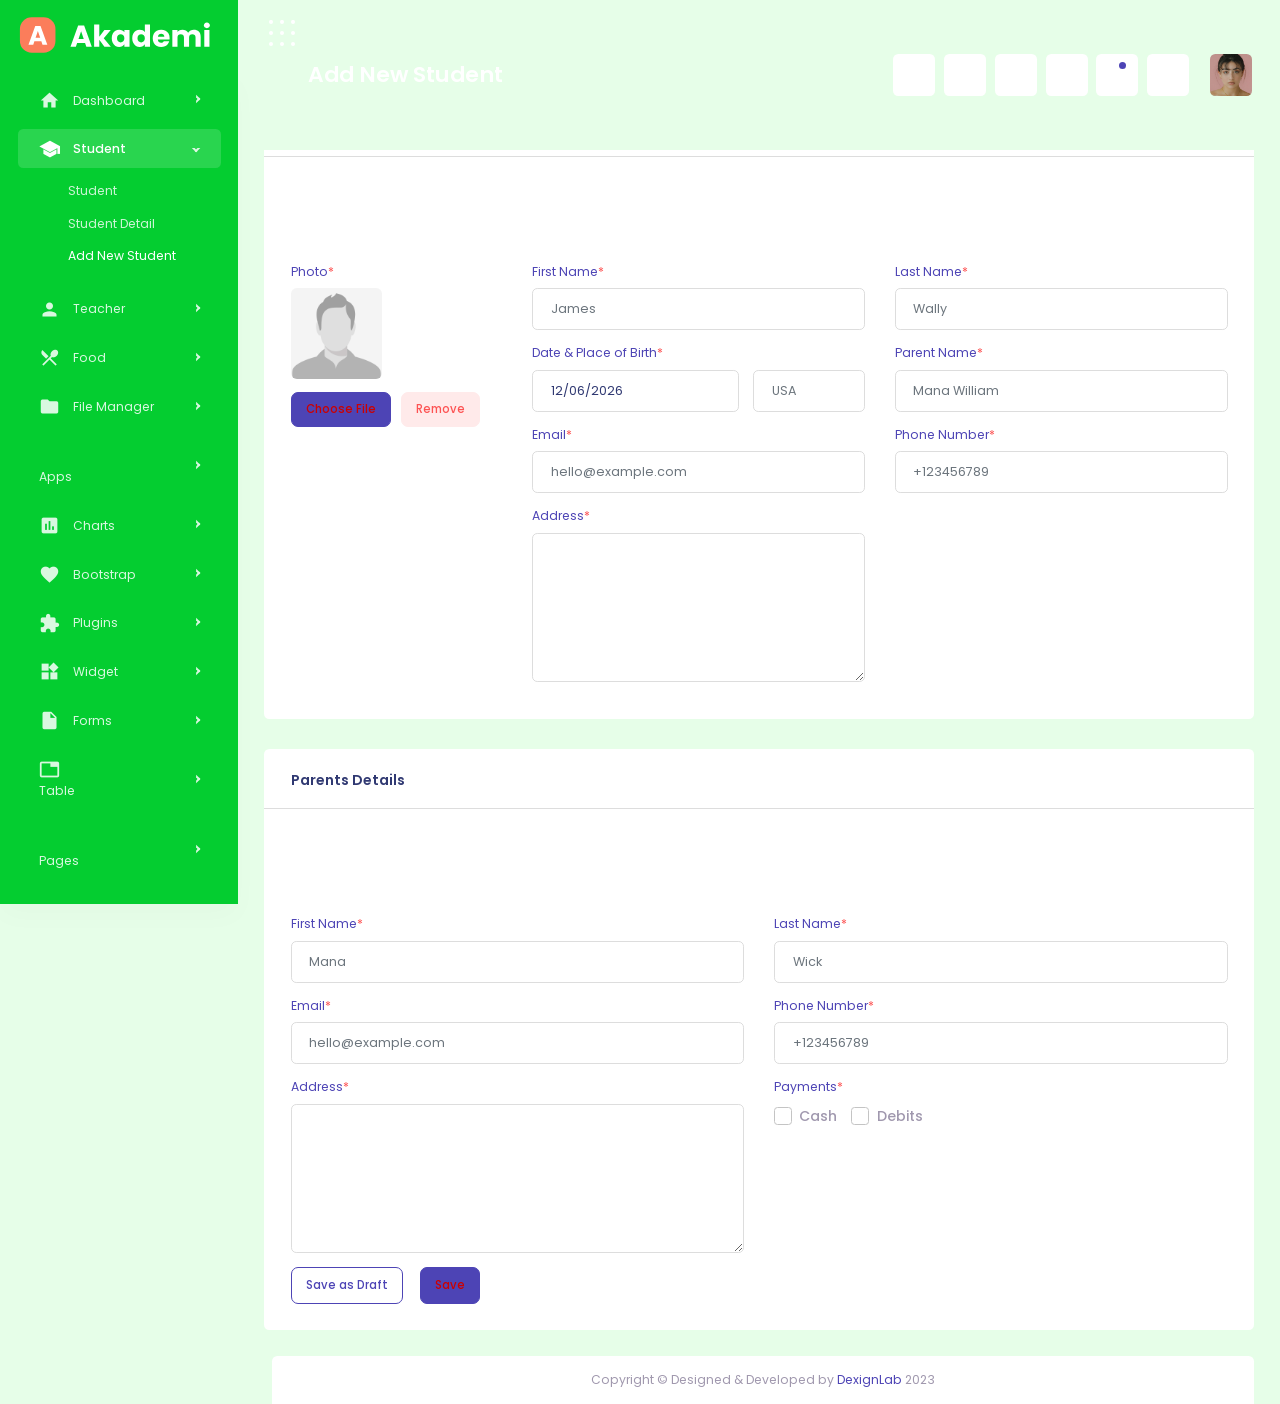
==== pearl valley Admin/add-student.html @ c1c85d86 "rearranged the files" ====
<!DOCTYPE html>
<html lang="en">

<head>

    <meta charset="utf-8">
    <meta http-equiv="X-UA-Compatible" content="IE=edge">
    <meta name="author" content="DexignLab">
    <meta name="robots" content="">
    <meta name="keywords" content="school, school admin, education, academy, admin dashboard, college, college management, education management, institute, school management, school management system, student management, teacher management, university, university management">
    <meta name="description" content="Discover Akademi - the ultimate admin dashboard and Bootstrap 5 template. Specially designed for professionals, and for business. Akademi provides advanced features and an easy-to-use interface for creating a top-quality website with School and Education Dashboard">
    <meta property="og:title" content="Akademi : School and Education Management Admin Dashboard Template">
    <meta property="og:description" content="Akademi - the ultimate admin dashboard and Bootstrap 5 template. Specially designed for professionals, and for business. Akademi provides advanced features and an easy-to-use interface for creating a top-quality website with School and Education Dashboard">
    <meta property="og:image" content="https://akademi.dexignlab.com/xhtml/social-image.png">
    <meta name="format-detection" content="telephone=no">

    <!-- Mobile Specific -->
    <meta name="viewport" content="width=device-width, initial-scale=1">

    <!-- Page Title Here -->
    <title>Akademi : School and Education Management Admin Dashboard Template</title>

    <!-- FAVICONS ICON -->
    <link rel="shortcut icon" type="image/png" href="images/favicon.png">
    <link href="vendor/wow-master/css/libs/animate.css" rel="stylesheet">
    <link href="vendor/bootstrap-select/dist/css/bootstrap-select.min.css" rel="stylesheet">
    <link rel="stylesheet" href="./vendor/jquery-nice-select/css/nice-select.css">

    <link href="vendor/bootstrap-datepicker-master/css/bootstrap-datepicker.min.css" rel="stylesheet">


    <link href="./vendor/datatables/css/jquery.dataTables.min.css" rel="stylesheet">
    <!--swiper-slider-->

    <!-- Style css -->
    <link href="https://fonts.googleapis.com/css2?family=Material+Icons" rel="stylesheet">
    <link href="css/style.css" rel="stylesheet">

</head>

<body>

    <!--*******************
        Preloader start
    ********************-->

    <div id="preloader">
        <div class="loader">
            <div class="dots">
                <div class="dot mainDot"></div>
                <div class="dot"></div>
                <div class="dot"></div>
                <div class="dot"></div>
                <div class="dot"></div>
            </div>

        </div>
    </div>
    <!--*******************
        Preloader end
    ********************-->

    <!--**********************************
        Main wrapper start
    ***********************************-->
    <div id="main-wrapper">

        <!--**********************************
            Nav header start
        ***********************************-->
        <div class="nav-header">
            <a href="index.html" class="brand-logo">
				<svg class="logo-abbr" width="40" height="40" viewBox="0 0 48 54" fill="none" xmlns="http://www.w3.org/2000/svg">
					<rect y="3" width="48" height="48" rx="16" fill="#FB7D5B"/>
					<path d="M28.964 35.536H19.532L18.02 40H11.576L20.72 14.728H27.848L36.992 40H30.476L28.964 35.536ZM27.38 30.784L24.248 21.532L21.152 30.784H27.38Z" fill="white"/>
				</svg>
				<div class="brand-title">
					<svg width="140" height="30" viewBox="0 0 167 30" fill="none" xmlns="http://www.w3.org/2000/svg">
						<path d="M17.964 24.536H8.532L7.02 29H0.576L9.72 3.728H16.848L25.992 29H19.476L17.964 24.536ZM16.38 19.784L13.248 10.532L10.152 19.784H16.38ZM41.051 29L34.931 20.576V29H28.775V2.36H34.931V17.084L41.015 8.912H48.611L40.259 18.992L48.683 29H41.051ZM49.8049 18.92C49.8049 16.856 50.1889 15.044 50.9569 13.484C51.7489 11.924 52.8169 10.724 54.1609 9.884C55.5049 9.044 57.0049 8.624 58.6609 8.624C60.0769 8.624 61.3129 8.912 62.3689 9.488C63.4489 10.064 64.2769 10.82 64.8529 11.756V8.912H71.0089V29H64.8529V26.156C64.2529 27.092 63.4129 27.848 62.3329 28.424C61.2769 29 60.0409 29.288 58.6249 29.288C56.9929 29.288 55.5049 28.868 54.1609 28.028C52.8169 27.164 51.7489 25.952 50.9569 24.392C50.1889 22.808 49.8049 20.984 49.8049 18.92ZM64.8529 18.956C64.8529 17.42 64.4209 16.208 63.5569 15.32C62.7169 14.432 61.6849 13.988 60.4609 13.988C59.2369 13.988 58.1929 14.432 57.3289 15.32C56.4889 16.184 56.0689 17.384 56.0689 18.92C56.0689 20.456 56.4889 21.68 57.3289 22.592C58.1929 23.48 59.2369 23.924 60.4609 23.924C61.6849 23.924 62.7169 23.48 63.5569 22.592C64.4209 21.704 64.8529 20.492 64.8529 18.956ZM74.2385 18.92C74.2385 16.856 74.6225 15.044 75.3905 13.484C76.1825 11.924 77.2505 10.724 78.5945 9.884C79.9385 9.044 81.4385 8.624 83.0945 8.624C84.4145 8.624 85.6145 8.9 86.6945 9.452C87.7985 10.004 88.6625 10.748 89.2865 11.684V2.36H95.4425V29H89.2865V26.12C88.7105 27.08 87.8825 27.848 86.8025 28.424C85.7465 29 84.5105 29.288 83.0945 29.288C81.4385 29.288 79.9385 28.868 78.5945 28.028C77.2505 27.164 76.1825 25.952 75.3905 24.392C74.6225 22.808 74.2385 20.984 74.2385 18.92ZM89.2865 18.956C89.2865 17.42 88.8545 16.208 87.9905 15.32C87.1505 14.432 86.1185 13.988 84.8945 13.988C83.6705 13.988 82.6265 14.432 81.7625 15.32C80.9225 16.184 80.5025 17.384 80.5025 18.92C80.5025 20.456 80.9225 21.68 81.7625 22.592C82.6265 23.48 83.6705 23.924 84.8945 23.924C86.1185 23.924 87.1505 23.48 87.9905 22.592C88.8545 21.704 89.2865 20.492 89.2865 18.956ZM118.832 18.632C118.832 19.208 118.796 19.808 118.724 20.432H104.792C104.888 21.68 105.284 22.64 105.98 23.312C106.7 23.96 107.576 24.284 108.608 24.284C110.144 24.284 111.212 23.636 111.812 22.34H118.364C118.028 23.66 117.416 24.848 116.528 25.904C115.664 26.96 114.572 27.788 113.252 28.388C111.932 28.988 110.456 29.288 108.824 29.288C106.856 29.288 105.104 28.868 103.568 28.028C102.032 27.188 100.832 25.988 99.9681 24.428C99.1041 22.868 98.6721 21.044 98.6721 18.956C98.6721 16.868 99.0921 15.044 99.9321 13.484C100.796 11.924 101.996 10.724 103.532 9.884C105.068 9.044 106.832 8.624 108.824 8.624C110.768 8.624 112.496 9.032 114.008 9.848C115.52 10.664 116.696 11.828 117.536 13.34C118.4 14.852 118.832 16.616 118.832 18.632ZM112.532 17.012C112.532 15.956 112.172 15.116 111.452 14.492C110.732 13.868 109.832 13.556 108.752 13.556C107.72 13.556 106.844 13.856 106.124 14.456C105.428 15.056 104.996 15.908 104.828 17.012H112.532ZM147.712 8.696C150.208 8.696 152.188 9.452 153.652 10.964C155.14 12.476 155.884 14.576 155.884 17.264V29H149.764V18.092C149.764 16.796 149.416 15.8 148.72 15.104C148.048 14.384 147.112 14.024 145.912 14.024C144.712 14.024 143.764 14.384 143.068 15.104C142.396 15.8 142.06 16.796 142.06 18.092V29H135.94V18.092C135.94 16.796 135.592 15.8 134.896 15.104C134.224 14.384 133.288 14.024 132.088 14.024C130.888 14.024 129.94 14.384 129.244 15.104C128.572 15.8 128.236 16.796 128.236 18.092V29H122.08V8.912H128.236V11.432C128.86 10.592 129.676 9.932 130.684 9.452C131.692 8.948 132.832 8.696 134.104 8.696C135.616 8.696 136.96 9.02 138.136 9.668C139.336 10.316 140.272 11.24 140.944 12.44C141.64 11.336 142.588 10.436 143.788 9.74C144.988 9.044 146.296 8.696 147.712 8.696ZM163.285 6.824C162.205 6.824 161.317 6.512 160.621 5.888C159.949 5.24 159.613 4.448 159.613 3.512C159.613 2.552 159.949 1.76 160.621 1.136C161.317 0.487998 162.205 0.163998 163.285 0.163998C164.341 0.163998 165.205 0.487998 165.877 1.136C166.573 1.76 166.921 2.552 166.921 3.512C166.921 4.448 166.573 5.24 165.877 5.888C165.205 6.512 164.341 6.824 163.285 6.824ZM166.345 8.912V29H160.189V8.912H166.345Z" fill="white"/>
					</svg>
				</div> 
            </a>


            <div class="nav-control">
                <div class="hamburger">
                    <span class="line"></span><span class="line"></span><span class="line"></span>
                    <svg width="26" height="26" viewBox="0 0 26 26" fill="none" xmlns="http://www.w3.org/2000/svg">
						<rect x="22" y="11" width="4" height="4" rx="2" fill="#2A353A"/>
						<rect x="11" width="4" height="4" rx="2" fill="#2A353A"/>
						<rect x="22" width="4" height="4" rx="2" fill="#2A353A"/>
						<rect x="11" y="11" width="4" height="4" rx="2" fill="#2A353A"/>
						<rect x="11" y="22" width="4" height="4" rx="2" fill="#2A353A"/>
						<rect width="4" height="4" rx="2" fill="#2A353A"/>
						<rect y="11" width="4" height="4" rx="2" fill="#2A353A"/>
						<rect x="22" y="22" width="4" height="4" rx="2" fill="#2A353A"/>
						<rect y="22" width="4" height="4" rx="2" fill="#2A353A"/>
					</svg>
                </div>
            </div>
        </div>
        <!--**********************************
            Nav header end
        ***********************************-->

        <!--**********************************
            Chat box start
        ***********************************-->
        <div class="chatbox">
            <div class="chatbox-close"></div>
            <div class="custom-tab-1">
                <ul class="nav nav-tabs">
                    <li class="nav-item">
                        <a class="nav-link" data-bs-toggle="tab" href="#notes">Notes</a>
                    </li>
                    <li class="nav-item">
                        <a class="nav-link" data-bs-toggle="tab" href="#alerts">Alerts</a>
                    </li>
                    <li class="nav-item">
                        <a class="nav-link active" data-bs-toggle="tab" href="#chat">Chat</a>
                    </li>
                </ul>
                <div class="tab-content">
                    <div class="tab-pane fade active show" id="chat" role="tabpanel">
                        <div class="card mb-sm-3 mb-md-0 contacts_card dlab-chat-user-box">
                            <div class="card-header chat-list-header text-center">
                                <a href="javascript:void(0);"><svg xmlns="http://www.w3.org/2000/svg" xmlns:xlink="http://www.w3.org/1999/xlink" width="18px" height="18px" viewBox="0 0 24 24" version="1.1"><g stroke="none" stroke-width="1" fill="none" fill-rule="evenodd"><rect fill="#000000" x="4" y="11" width="16" height="2" rx="1"/><rect fill="#000000" opacity="0.3" transform="translate(12.000000, 12.000000) rotate(-270.000000) translate(-12.000000, -12.000000) " x="4" y="11" width="16" height="2" rx="1"/></g></svg></a>
                                <div>
                                    <h6 class="mb-1">Chat List</h6>
                                    <p class="mb-0">Show All</p>
                                </div>
                                <a href="javascript:void(0);"><svg xmlns="http://www.w3.org/2000/svg" xmlns:xlink="http://www.w3.org/1999/xlink" width="18px" height="18px" viewBox="0 0 24 24" version="1.1"><g stroke="none" stroke-width="1" fill="none" fill-rule="evenodd"><rect x="0" y="0" width="24" height="24"/><circle fill="#000000" cx="5" cy="12" r="2"/><circle fill="#000000" cx="12" cy="12" r="2"/><circle fill="#000000" cx="19" cy="12" r="2"/></g></svg></a>
                            </div>
                            <div class="card-body contacts_body p-0 dlab-scroll  " id="DLAB_W_Contacts_Body">
                                <ul class="contacts">
                                    <li class="name-first-letter">A</li>
                                    <li class="active dlab-chat-user">
                                        <div class="d-flex bd-highlight">
                                            <div class="img_cont">
                                                <img src="images/avatar/1.jpg" class="rounded-circle user_img" alt="">
                                                <span class="online_icon"></span>
                                            </div>
                                            <div class="user_info">
                                                <span>Archie Parker</span>
                                                <p>Kalid is online</p>
                                            </div>
                                        </div>
                                    </li>
                                    <li class="dlab-chat-user">
                                        <div class="d-flex bd-highlight">
                                            <div class="img_cont">
                                                <img src="images/avatar/2.jpg" class="rounded-circle user_img" alt="">
                                                <span class="online_icon offline"></span>
                                            </div>
                                            <div class="user_info">
                                                <span>Alfie Mason</span>
                                                <p>Taherah left 7 mins ago</p>
                                            </div>
                                        </div>
                                    </li>
                                    <li class="dlab-chat-user">
                                        <div class="d-flex bd-highlight">
                                            <div class="img_cont">
                                                <img src="images/avatar/3.jpg" class="rounded-circle user_img" alt="">
                                                <span class="online_icon"></span>
                                            </div>
                                            <div class="user_info">
                                                <span>AharlieKane</span>
                                                <p>Sami is online</p>
                                            </div>
                                        </div>
                                    </li>
                                    <li class="dlab-chat-user">
                                        <div class="d-flex bd-highlight">
                                            <div class="img_cont">
                                                <img src="images/avatar/4.jpg" class="rounded-circle user_img" alt="">
                                                <span class="online_icon offline"></span>
                                            </div>
                                            <div class="user_info">
                                                <span>Athan Jacoby</span>
                                                <p>Nargis left 30 mins ago</p>
                                            </div>
                                        </div>
                                    </li>
                                    <li class="name-first-letter">B</li>
                                    <li class="dlab-chat-user">
                                        <div class="d-flex bd-highlight">
                                            <div class="img_cont">
                                                <img src="images/avatar/5.jpg" class="rounded-circle user_img" alt="">
                                                <span class="online_icon offline"></span>
                                            </div>
                                            <div class="user_info">
                                                <span>Bashid Samim</span>
                                                <p>Rashid left 50 mins ago</p>
                                            </div>
                                        </div>
                                    </li>
                                    <li class="dlab-chat-user">
                                        <div class="d-flex bd-highlight">
                                            <div class="img_cont">
                                                <img src="images/avatar/1.jpg" class="rounded-circle user_img" alt="">
                                                <span class="online_icon"></span>
                                            </div>
                                            <div class="user_info">
                                                <span>Breddie Ronan</span>
                                                <p>Kalid is online</p>
                                            </div>
                                        </div>
                                    </li>
                                    <li class="dlab-chat-user">
                                        <div class="d-flex bd-highlight">
                                            <div class="img_cont">
                                                <img src="images/avatar/2.jpg" class="rounded-circle user_img" alt="">
                                                <span class="online_icon offline"></span>
                                            </div>
                                            <div class="user_info">
                                                <span>Ceorge Carson</span>
                                                <p>Taherah left 7 mins ago</p>
                                            </div>
                                        </div>
                                    </li>
                                    <li class="name-first-letter">D</li>
                                    <li class="dlab-chat-user">
                                        <div class="d-flex bd-highlight">
                                            <div class="img_cont">
                                                <img src="images/avatar/3.jpg" class="rounded-circle user_img" alt="">
                                                <span class="online_icon"></span>
                                            </div>
                                            <div class="user_info">
                                                <span>Darry Parker</span>
                                                <p>Sami is online</p>
                                            </div>
                                        </div>
                                    </li>
                                    <li class="dlab-chat-user">
                                        <div class="d-flex bd-highlight">
                                            <div class="img_cont">
                                                <img src="images/avatar/4.jpg" class="rounded-circle user_img" alt="">
                                                <span class="online_icon offline"></span>
                                            </div>
                                            <div class="user_info">
                                                <span>Denry Hunter</span>
                                                <p>Nargis left 30 mins ago</p>
                                            </div>
                                        </div>
                                    </li>
                                    <li class="name-first-letter">J</li>
                                    <li class="dlab-chat-user">
                                        <div class="d-flex bd-highlight">
                                            <div class="img_cont">
                                                <img src="images/avatar/5.jpg" class="rounded-circle user_img" alt="">
                                                <span class="online_icon offline"></span>
                                            </div>
                                            <div class="user_info">
                                                <span>Jack Ronan</span>
                                                <p>Rashid left 50 mins ago</p>
                                            </div>
                                        </div>
                                    </li>
                                    <li class="dlab-chat-user">
                                        <div class="d-flex bd-highlight">
                                            <div class="img_cont">
                                                <img src="images/avatar/1.jpg" class="rounded-circle user_img" alt="">
                                                <span class="online_icon"></span>
                                            </div>
                                            <div class="user_info">
                                                <span>Jacob Tucker</span>
                                                <p>Kalid is online</p>
                                            </div>
                                        </div>
                                    </li>
                                    <li class="dlab-chat-user">
                                        <div class="d-flex bd-highlight">
                                            <div class="img_cont">
                                                <img src="images/avatar/2.jpg" class="rounded-circle user_img" alt="">
                                                <span class="online_icon offline"></span>
                                            </div>
                                            <div class="user_info">
                                                <span>James Logan</span>
                                                <p>Taherah left 7 mins ago</p>
                                            </div>
                                        </div>
                                    </li>
                                    <li class="dlab-chat-user">
                                        <div class="d-flex bd-highlight">
                                            <div class="img_cont">
                                                <img src="images/avatar/3.jpg" class="rounded-circle user_img" alt="">
                                                <span class="online_icon"></span>
                                            </div>
                                            <div class="user_info">
                                                <span>Joshua Weston</span>
                                                <p>Sami is online</p>
                                            </div>
                                        </div>
                                    </li>
                                    <li class="name-first-letter">O</li>
                                    <li class="dlab-chat-user">
                                        <div class="d-flex bd-highlight">
                                            <div class="img_cont">
                                                <img src="images/avatar/4.jpg" class="rounded-circle user_img" alt="">
                                                <span class="online_icon offline"></span>
                                            </div>
                                            <div class="user_info">
                                                <span>Oliver Acker</span>
                                                <p>Nargis left 30 mins ago</p>
                                            </div>
                                        </div>
                                    </li>
                                    <li class="dlab-chat-user">
                                        <div class="d-flex bd-highlight">
                                            <div class="img_cont">
                                                <img src="images/avatar/5.jpg" class="rounded-circle user_img" alt="">
                                                <span class="online_icon offline"></span>
                                            </div>
                                            <div class="user_info">
                                                <span>Oscar Weston</span>
                                                <p>Rashid left 50 mins ago</p>
                                            </div>
                                        </div>
                                    </li>
                                </ul>
                            </div>
                        </div>
                        <div class="card chat dlab-chat-history-box d-none">
                            <div class="card-header chat-list-header text-center">
                                <a href="javascript:void(0);" class="dlab-chat-history-back">
									<svg xmlns="http://www.w3.org/2000/svg" xmlns:xlink="http://www.w3.org/1999/xlink" width="18px" height="18px" viewBox="0 0 24 24" version="1.1"><g stroke="none" stroke-width="1" fill="none" fill-rule="evenodd"><polygon points="0 0 24 0 24 24 0 24"/><rect fill="#000000" opacity="0.3" transform="translate(15.000000, 12.000000) scale(-1, 1) rotate(-90.000000) translate(-15.000000, -12.000000) " x="14" y="7" width="2" height="10" rx="1"/><path d="M3.7071045,15.7071045 C3.3165802,16.0976288 2.68341522,16.0976288 2.29289093,15.7071045 C1.90236664,15.3165802 1.90236664,14.6834152 2.29289093,14.2928909 L8.29289093,8.29289093 C8.67146987,7.914312 9.28105631,7.90106637 9.67572234,8.26284357 L15.6757223,13.7628436 C16.0828413,14.136036 16.1103443,14.7686034 15.7371519,15.1757223 C15.3639594,15.5828413 14.7313921,15.6103443 14.3242731,15.2371519 L9.03007346,10.3841355 L3.7071045,15.7071045 Z" fill="#000000" fill-rule="nonzero" transform="translate(9.000001, 11.999997) scale(-1, -1) rotate(90.000000) translate(-9.000001, -11.999997) "/></g></svg>
								</a>
                                <div>
                                    <h6 class="mb-1">Chat with Khelesh</h6>
                                    <p class="mb-0 text-success">Online</p>
                                </div>
                                <div class="dropdown">
                                    <a href="javascript:void(0);" data-bs-toggle="dropdown" aria-expanded="false">
										<svg xmlns="http://www.w3.org/2000/svg" xmlns:xlink="http://www.w3.org/1999/xlink" width="18px" height="18px" viewBox="0 0 24 24" version="1.1">
											<g stroke="none" stroke-width="1" fill="none" fill-rule="evenodd">
												<rect x="0" y="0" width="24" height="24"/>
												<circle fill="#000000" cx="5" cy="12" r="2"/>
												<circle fill="#000000" cx="12" cy="12" r="2"/>
												<circle fill="#000000" cx="19" cy="12" r="2"/>
											</g>
										</svg>
									</a>
                                    <ul class="dropdown-menu dropdown-menu-end">
                                        <li class="dropdown-item"><i class="fa fa-user-circle text-primary me-2"></i> View profile</li>
                                        <li class="dropdown-item"><i class="fa fa-users text-primary me-2"></i> Add to btn-close friends</li>
                                        <li class="dropdown-item"><i class="fa fa-plus text-primary me-2"></i> Add to group</li>
                                        <li class="dropdown-item"><i class="fa fa-ban text-primary me-2"></i> Block</li>
                                    </ul>
                                </div>
                            </div>
                            <div class="card-body msg_card_body dlab-scroll" id="DLAB_W_Contacts_Body3">
                                <div class="d-flex justify-content-start mb-4">
                                    <div class="img_cont_msg">
                                        <img src="images/avatar/1.jpg" class="rounded-circle user_img_msg" alt="">
                                    </div>
                                    <div class="msg_cotainer">
                                        Hi, how are you samim?
                                        <span class="msg_time">8:40 AM, Today</span>
                                    </div>
                                </div>
                                <div class="d-flex justify-content-end mb-4">
                                    <div class="msg_cotainer_send">
                                        Hi Khalid i am good tnx how about you?
                                        <span class="msg_time_send">8:55 AM, Today</span>
                                    </div>
                                    <div class="img_cont_msg">
                                        <img src="images/avatar/2.jpg" class="rounded-circle user_img_msg" alt="">
                                    </div>
                                </div>
                                <div class="d-flex justify-content-start mb-4">
                                    <div class="img_cont_msg">
                                        <img src="images/avatar/1.jpg" class="rounded-circle user_img_msg" alt="">
                                    </div>
                                    <div class="msg_cotainer">
                                        I am good too, thank you for your chat template
                                        <span class="msg_time">9:00 AM, Today</span>
                                    </div>
                                </div>
                                <div class="d-flex justify-content-end mb-4">
                                    <div class="msg_cotainer_send">
                                        You are welcome
                                        <span class="msg_time_send">9:05 AM, Today</span>
                                    </div>
                                    <div class="img_cont_msg">
                                        <img src="images/avatar/2.jpg" class="rounded-circle user_img_msg" alt="">
                                    </div>
                                </div>
                                <div class="d-flex justify-content-start mb-4">
                                    <div class="img_cont_msg">
                                        <img src="images/avatar/1.jpg" class="rounded-circle user_img_msg" alt="">
                                    </div>
                                    <div class="msg_cotainer">
                                        I am looking for your next templates
                                        <span class="msg_time">9:07 AM, Today</span>
                                    </div>
                                </div>
                                <div class="d-flex justify-content-end mb-4">
                                    <div class="msg_cotainer_send">
                                        Ok, thank you have a good day
                                        <span class="msg_time_send">9:10 AM, Today</span>
                                    </div>
                                    <div class="img_cont_msg">
                                        <img src="images/avatar/2.jpg" class="rounded-circle user_img_msg" alt="">
                                    </div>
                                </div>
                                <div class="d-flex justify-content-start mb-4">
                                    <div class="img_cont_msg">
                                        <img src="images/avatar/1.jpg" class="rounded-circle user_img_msg" alt="">
                                    </div>
                                    <div class="msg_cotainer">
                                        Bye, see you
                                        <span class="msg_time">9:12 AM, Today</span>
                                    </div>
                                </div>
                                <div class="d-flex justify-content-start mb-4">
                                    <div class="img_cont_msg">
                                        <img src="images/avatar/1.jpg" class="rounded-circle user_img_msg" alt="">
                                    </div>
                                    <div class="msg_cotainer">
                                        Hi, how are you samim?
                                        <span class="msg_time">8:40 AM, Today</span>
                                    </div>
                                </div>
                                <div class="d-flex justify-content-end mb-4">
                                    <div class="msg_cotainer_send">
                                        Hi Khalid i am good tnx how about you?
                                        <span class="msg_time_send">8:55 AM, Today</span>
                                    </div>
                                    <div class="img_cont_msg">
                                        <img src="images/avatar/2.jpg" class="rounded-circle user_img_msg" alt="">
                                    </div>
                                </div>
                                <div class="d-flex justify-content-start mb-4">
                                    <div class="img_cont_msg">
                                        <img src="images/avatar/1.jpg" class="rounded-circle user_img_msg" alt="">
                                    </div>
                                    <div class="msg_cotainer">
                                        I am good too, thank you for your chat template
                                        <span class="msg_time">9:00 AM, Today</span>
                                    </div>
                                </div>
                                <div class="d-flex justify-content-end mb-4">
                                    <div class="msg_cotainer_send">
                                        You are welcome
                                        <span class="msg_time_send">9:05 AM, Today</span>
                                    </div>
                                    <div class="img_cont_msg">
                                        <img src="images/avatar/2.jpg" class="rounded-circle user_img_msg" alt="">
                                    </div>
                                </div>
                                <div class="d-flex justify-content-start mb-4">
                                    <div class="img_cont_msg">
                                        <img src="images/avatar/1.jpg" class="rounded-circle user_img_msg" alt="">
                                    </div>
                                    <div class="msg_cotainer">
                                        I am looking for your next templates
                                        <span class="msg_time">9:07 AM, Today</span>
                                    </div>
                                </div>
                                <div class="d-flex justify-content-end mb-4">
                                    <div class="msg_cotainer_send">
                                        Ok, thank you have a good day
                                        <span class="msg_time_send">9:10 AM, Today</span>
                                    </div>
                                    <div class="img_cont_msg">
                                        <img src="images/avatar/2.jpg" class="rounded-circle user_img_msg" alt="">
                                    </div>
                                </div>
                                <div class="d-flex justify-content-start mb-4">
                                    <div class="img_cont_msg">
                                        <img src="images/avatar/1.jpg" class="rounded-circle user_img_msg" alt="">
                                    </div>
                                    <div class="msg_cotainer">
                                        Bye, see you
                                        <span class="msg_time">9:12 AM, Today</span>
                                    </div>
                                </div>
                            </div>
                            <div class="card-footer type_msg">
                                <div class="input-group">
                                    <textarea class="form-control" placeholder="Type your message..."></textarea>
                                    <div class="input-group-append">
                                        <button type="button" class="btn btn-primary"><i class="fa fa-location-arrow"></i></button>
                                    </div>
                                </div>
                            </div>
                        </div>
                    </div>
                    <div class="tab-pane fade" id="alerts" role="tabpanel">
                        <div class="card mb-sm-3 mb-md-0 contacts_card">
                            <div class="card-header chat-list-header text-center">
                                <a href="javascript:void(0);"><svg xmlns="http://www.w3.org/2000/svg" xmlns:xlink="http://www.w3.org/1999/xlink" width="18px" height="18px" viewBox="0 0 24 24" version="1.1"><g stroke="none" stroke-width="1" fill="none" fill-rule="evenodd"><rect x="0" y="0" width="24" height="24"/><circle fill="#000000" cx="5" cy="12" r="2"/><circle fill="#000000" cx="12" cy="12" r="2"/><circle fill="#000000" cx="19" cy="12" r="2"/></g></svg></a>
                                <div>
                                    <h6 class="mb-1">Notications</h6>
                                    <p class="mb-0">Show All</p>
                                </div>
                                <a href="javascript:void(0);"><svg xmlns="http://www.w3.org/2000/svg" xmlns:xlink="http://www.w3.org/1999/xlink" width="18px" height="18px" viewBox="0 0 24 24" version="1.1"><g stroke="none" stroke-width="1" fill="none" fill-rule="evenodd"><rect x="0" y="0" width="24" height="24"/><path d="M14.2928932,16.7071068 C13.9023689,16.3165825 13.9023689,15.6834175 14.2928932,15.2928932 C14.6834175,14.9023689 15.3165825,14.9023689 15.7071068,15.2928932 L19.7071068,19.2928932 C20.0976311,19.6834175 20.0976311,20.3165825 19.7071068,20.7071068 C19.3165825,21.0976311 18.6834175,21.0976311 18.2928932,20.7071068 L14.2928932,16.7071068 Z" fill="#000000" fill-rule="nonzero" opacity="0.3"/><path d="M11,16 C13.7614237,16 16,13.7614237 16,11 C16,8.23857625 13.7614237,6 11,6 C8.23857625,6 6,8.23857625 6,11 C6,13.7614237 8.23857625,16 11,16 Z M11,18 C7.13400675,18 4,14.8659932 4,11 C4,7.13400675 7.13400675,4 11,4 C14.8659932,4 18,7.13400675 18,11 C18,14.8659932 14.8659932,18 11,18 Z" fill="#000000" fill-rule="nonzero"/></g></svg></a>
                            </div>
                            <div class="card-body contacts_body p-0 dlab-scroll" id="DLAB_W_Contacts_Body1">
                                <ul class="contacts">
                                    <li class="name-first-letter">SEVER STATUS</li>
                                    <li class="active">
                                        <div class="d-flex bd-highlight">
                                            <div class="img_cont primary">KK</div>
                                            <div class="user_info">
                                                <span>David Nester Birthday</span>
                                                <p class="text-primary">Today</p>
                                            </div>
                                        </div>
                                    </li>
                                    <li class="name-first-letter">SOCIAL</li>
                                    <li>
                                        <div class="d-flex bd-highlight">
                                            <div class="img_cont success">RU</div>
                                            <div class="user_info">
                                                <span>Perfection Simplified</span>
                                                <p>Jame Smith commented on your status</p>
                                            </div>
                                        </div>
                                    </li>
                                    <li class="name-first-letter">SEVER STATUS</li>
                                    <li>
                                        <div class="d-flex bd-highlight">
                                            <div class="img_cont primary">AU</div>
                                            <div class="user_info">
                                                <span>AharlieKane</span>
                                                <p>Sami is online</p>
                                            </div>
                                        </div>
                                    </li>
                                    <li>
                                        <div class="d-flex bd-highlight">
                                            <div class="img_cont info">MO</div>
                                            <div class="user_info">
                                                <span>Athan Jacoby</span>
                                                <p>Nargis left 30 mins ago</p>
                                            </div>
                                        </div>
                                    </li>
                                </ul>
                            </div>
                            <div class="card-footer"></div>
                        </div>
                    </div>
                    <div class="tab-pane fade" id="notes">
                        <div class="card mb-sm-3 mb-md-0 note_card">
                            <div class="card-header chat-list-header text-center">
                                <a href="javascript:void(0);"><svg xmlns="http://www.w3.org/2000/svg" xmlns:xlink="http://www.w3.org/1999/xlink" width="18px" height="18px" viewBox="0 0 24 24" version="1.1"><g stroke="none" stroke-width="1" fill="none" fill-rule="evenodd"><rect fill="#000000" x="4" y="11" width="16" height="2" rx="1"/><rect fill="#000000" opacity="0.3" transform="translate(12.000000, 12.000000) rotate(-270.000000) translate(-12.000000, -12.000000) " x="4" y="11" width="16" height="2" rx="1"/></g></svg></a>
                                <div>
                                    <h6 class="mb-1">Notes</h6>
                                    <p class="mb-0">Add New Nots</p>
                                </div>
                                <a href="javascript:void(0);"><svg xmlns="http://www.w3.org/2000/svg" xmlns:xlink="http://www.w3.org/1999/xlink" width="18px" height="18px" viewBox="0 0 24 24" version="1.1"><g stroke="none" stroke-width="1" fill="none" fill-rule="evenodd"><rect x="0" y="0" width="24" height="24"/><path d="M14.2928932,16.7071068 C13.9023689,16.3165825 13.9023689,15.6834175 14.2928932,15.2928932 C14.6834175,14.9023689 15.3165825,14.9023689 15.7071068,15.2928932 L19.7071068,19.2928932 C20.0976311,19.6834175 20.0976311,20.3165825 19.7071068,20.7071068 C19.3165825,21.0976311 18.6834175,21.0976311 18.2928932,20.7071068 L14.2928932,16.7071068 Z" fill="#000000" fill-rule="nonzero" opacity="0.3"/><path d="M11,16 C13.7614237,16 16,13.7614237 16,11 C16,8.23857625 13.7614237,6 11,6 C8.23857625,6 6,8.23857625 6,11 C6,13.7614237 8.23857625,16 11,16 Z M11,18 C7.13400675,18 4,14.8659932 4,11 C4,7.13400675 7.13400675,4 11,4 C14.8659932,4 18,7.13400675 18,11 C18,14.8659932 14.8659932,18 11,18 Z" fill="#000000" fill-rule="nonzero"/></g></svg></a>
                            </div>
                            <div class="card-body contacts_body p-0 dlab-scroll" id="DLAB_W_Contacts_Body2">
                                <ul class="contacts">
                                    <li class="active">
                                        <div class="d-flex bd-highlight">
                                            <div class="user_info">
                                                <span>New order placed..</span>
                                                <p>10 Aug 2020</p>
                                            </div>
                                            <div class="ms-auto">
                                                <a href="javascript:void(0);" class="btn btn-primary btn-xs sharp me-1"><i class="fas fa-pencil-alt"></i></a>
                                                <a href="javascript:void(0);" class="btn btn-danger btn-xs sharp"><i class="fa fa-trash"></i></a>
                                            </div>
                                        </div>
                                    </li>
                                    <li>
                                        <div class="d-flex bd-highlight">
                                            <div class="user_info">
                                                <span>Youtube, a video-sharing website..</span>
                                                <p>10 Aug 2020</p>
                                            </div>
                                            <div class="ms-auto">
                                                <a href="javascript:void(0);" class="btn btn-primary btn-xs sharp me-1"><i class="fas fa-pencil-alt"></i></a>
                                                <a href="javascript:void(0);" class="btn btn-danger btn-xs sharp"><i class="fa fa-trash"></i></a>
                                            </div>
                                        </div>
                                    </li>
                                    <li>
                                        <div class="d-flex bd-highlight">
                                            <div class="user_info">
                                                <span>john just buy your product..</span>
                                                <p>10 Aug 2020</p>
                                            </div>
                                            <div class="ms-auto">
                                                <a href="javascript:void(0);" class="btn btn-primary btn-xs sharp me-1"><i class="fas fa-pencil-alt"></i></a>
                                                <a href="javascript:void(0);" class="btn btn-danger btn-xs sharp"><i class="fa fa-trash"></i></a>
                                            </div>
                                        </div>
                                    </li>
                                    <li>
                                        <div class="d-flex bd-highlight">
                                            <div class="user_info">
                                                <span>Athan Jacoby</span>
                                                <p>10 Aug 2020</p>
                                            </div>
                                            <div class="ms-auto">
                                                <a href="javascript:void(0);" class="btn btn-primary btn-xs sharp me-1"><i class="fas fa-pencil-alt"></i></a>
                                                <a href="javascript:void(0);" class="btn btn-danger btn-xs sharp"><i class="fa fa-trash"></i></a>
                                            </div>
                                        </div>
                                    </li>
                                </ul>
                            </div>
                        </div>
                    </div>
                </div>
            </div>
        </div>
        <!--**********************************
            Chat box End
        ***********************************-->

        <!--**********************************
            Header start
        ***********************************-->
        <div class="header">
            <div class="header-content">
                <nav class="navbar navbar-expand">
                    <div class="collapse navbar-collapse justify-content-between">
                        <div class="header-left">
                            <div class="dashboard_bar">
                                Add New Student
                            </div>
                        </div>
                        <ul class="navbar-nav header-right">
                            <li class="nav-item dropdown notification_dropdown all">
                                <a class="nav-link" href="javascript:void(0);" role="button" data-bs-toggle="dropdown">
								<svg height="24" class="svg-main-icon" viewBox="0 0 32 32" width="24" xmlns="http://www.w3.org/2000/svg" xmlns:xlink="http://www.w3.org/1999/xlink"><clipPath id="clip_1"><path id="artboard_1" clip-rule="evenodd" d="m0 0h32v32h-32z"/></clipPath><g id="select" clip-path="url(#clip_1)"><path id="Vector" d="m4.70222 7.16834-.12871-.2574c-.0593-.11861-.13904-.22136-.23922-.30824-.10018-.08689-.21317-.1513-.33898-.19323-.1258-.04194-.25484-.0582-.38711-.0488-.13228.0094-.25772.04375-.37633.10306-.24699.12349-.41414.31622-.50147.5782-.08732.26197-.06923.51645.05426.76344l1.32093 2.64183c.0593.1186.13904.2214.23922.3083.10018.0868.21317.1512.33898.1932.1258.0419.25484.0582.38711.0488.13228-.0094.25772-.0438.37633-.1031.01854-.0092.03678-.0191.05471-.0295s.03552-.0214.05277-.0329l5.99999-3.99995c.1104-.07356.2024-.16543.2762-.27561s.1237-.23029.1497-.36032c.026-.13004.0261-.2601.0004-.39019-.0257-.13008-.0754-.25029-.1489-.36063-.1532-.22977-.3652-.37173-.636-.42588-.2707-.05416-.521-.00465-.7508.14853l-1.94316 1.29545-3.1143 2.07619zm11.29778-1.16834c-.2761 0-.5118.09763-.7071.29289s-.2929.43097-.2929.70711.0976.51184.2929.70711c.1953.19526.431.29289.7071.29289h14c.2761 0 .5118-.09763.7071-.29289.1953-.19527.2929-.43097.2929-.70711s-.0976-.51185-.2929-.70711-.431-.29289-.7071-.29289zm-11.27691 9.1683-.12871-.2574c-.12349-.2469-.31622-.4141-.5782-.5014-.26197-.0874-.51645-.0693-.76344.0542-.11861.0593-.22135.1391-.30824.2393-.08688.1001-.15129.2131-.19323.3389-.04193.1258-.0582.2549-.0488.3871.0094.1323.04376.2578.10306.3764l1.32092 2.6418c.1235.247.31623.4142.5782.5015.26198.0873.51646.0692.76345-.0543.01854-.0092.03678-.0191.05471-.0295s.03552-.0214.05277-.0329l6.00002-3.9999c.2298-.1532.3717-.3652.4259-.636.0541-.2708.0046-.521-.1486-.7508-.1531-.2298-.3651-.3717-.6359-.4259-.2708-.0541-.521-.0046-.7508.1485l-5.05749 3.3717zm11.27691-.1683c-.2761 0-.5118.0976-.7071.2929s-.2929.431-.2929.7071.0976.5118.2929.7071.431.2929.7071.2929h14c.2761 0 .5118-.0976.7071-.2929s.2929-.431.2929-.7071-.0976-.5118-.2929-.7071-.431-.2929-.7071-.2929zm-11.27691 8.1683-.12871-.2574c-.12349-.247-.31622-.4141-.5782-.5014-.26197-.0874-.51645-.0693-.76344.0542-.11861.0593-.22135.1391-.30824.2393-.08688.1001-.15129.2131-.19323.3389-.04193.1258-.0582.2549-.0488.3871.0094.1323.04376.2578.10306.3764l1.32092 2.6418c.1235.247.31623.4142.5782.5015.26198.0873.51646.0692.76345-.0543.01854-.0092.03678-.0191.05471-.0295s.03552-.0214.05277-.0329l6.00002-4c.1103-.0735.2024-.1654.2762-.2756.0738-.1101.1237-.2303.1497-.3603s.0261-.2601.0004-.3902c-.0258-.1301-.0754-.2503-.149-.3606-.1531-.2298-.3651-.3717-.6359-.4259-.2708-.0541-.521-.0046-.7508.1485l-1.94319 1.2955-3.1143 2.0762zm11.27691.8317c-.2761 0-.5118.0976-.7071.2929s-.2929.431-.2929.7071.0976.5118.2929.7071.431.2929.7071.2929h14c.2761 0 .5118-.0976.7071-.2929s.2929-.431.2929-.7071-.0976-.5118-.2929-.7071-.431-.2929-.7071-.2929z" fill-rule="evenodd"/></g></svg>
							</a>
                                <div class="dropdown-menu dropdown-menu-end p-0">
                                    <div class="card mb-0">
                                        <div class="card-header border-0 d-block h-auto">
                                            <ul class="d-flex align-items-center justify-content-around">

                                                <li class="nav-item dropdown notification_dropdown">
                                                    <a class="nav-link bell dz-theme-mode" href="javascript:void(0);">
															<svg id="icon-light" xmlns="http://www.w3.org/2000/svg" width="24" height="24" viewBox="0 0 24 24" fill="none" stroke="currentColor" stroke-width="1" stroke-linecap="round" stroke-linejoin="round" class="feather feather-sun"><circle cx="12" cy="12" r="5"></circle><line x1="12" y1="1" x2="12" y2="3"></line><line x1="12" y1="21" x2="12" y2="23"></line><line x1="4.22" y1="4.22" x2="5.64" y2="5.64"></line><line x1="18.36" y1="18.36" x2="19.78" y2="19.78"></line><line x1="1" y1="12" x2="3" y2="12"></line><line x1="21" y1="12" x2="23" y2="12"></line><line x1="4.22" y1="19.78" x2="5.64" y2="18.36"></line><line x1="18.36" y1="5.64" x2="19.78" y2="4.22"></line></svg>
													<svg id="icon-dark" xmlns="http://www.w3.org/2000/svg" width="24" height="24" viewBox="0 0 24 24" fill="none" stroke="currentColor" stroke-width="1" stroke-linecap="round" stroke-linejoin="round" class="feather feather-moon"><path d="M21 12.79A9 9 0 1 1 11.21 3 7 7 0 0 0 21 12.79z"></path></svg>
												  </a>
                                                </li>
                                                <li class="nav-item dropdown notification_dropdown">
                                                    <a class="nav-link bell dz-fullscreen" href="javascript:void(0);">
													 <svg id="icon-full" viewBox="0 0 24 24" width="20" height="20" stroke="currentColor" stroke-width="2" fill="none" stroke-linecap="round" stroke-linejoin="round" class="css-i6dzq1"><path d="M8 3H5a2 2 0 0 0-2 2v3m18 0V5a2 2 0 0 0-2-2h-3m0 18h3a2 2 0 0 0 2-2v-3M3 16v3a2 2 0 0 0 2 2h3" style="stroke-dasharray: 37, 57; stroke-dashoffset: 0;"></path></svg>
													 <svg id="icon-minimize" width="20" height="20" viewBox="0 0 24 24" fill="none" stroke="A098AE" stroke-width="2" stroke-linecap="round" stroke-linejoin="round" class="feather feather-minimize"><path d="M8 3v3a2 2 0 0 1-2 2H3m18 0h-3a2 2 0 0 1-2-2V3m0 18v-3a2 2 0 0 1 2-2h3M3 16h3a2 2 0 0 1 2 2v3" style="stroke-dasharray: 37, 57; stroke-dashoffset: 0;"></path></svg>
												  </a>
                                                </li>

                                            </ul>
                                        </div>
                                    </div>

                                </div>
                            </li>
                            <li class="nav-item dropdown notification_dropdown search-area-header">
                                <a class="nav-link" href="javascript:void(0);" role="button" data-bs-toggle="dropdown">
									<svg width="24" height="24" viewBox="0 0 32 32" fill="none" xmlns="http://www.w3.org/2000/svg">
										<path d="M27.6 25.8L22 20.2C23.3 18.5 24.1 16.4 24.1 14.1C24.1 8.60001 19.6 4.10001 14.1 4.10001C8.6 4.10001 4 8.60001 4 14.1C4 19.6 8.5 24.1 14 24.1C16.3 24.1 18.5 23.3 20.2 21.9L25.8 27.5C26 27.7 26.4 27.9 26.7 27.9C27 27.9 27.3 27.8 27.6 27.5C28.1 27.1 28.1 26.3 27.6 25.8ZM6.5 14.1C6.5 10 9.9 6.60001 14 6.60001C18.1 6.60001 21.5 10 21.5 14.1C21.5 18.2 18.1 21.6 14 21.6C9.9 21.6 6.5 18.3 6.5 14.1Z" fill="#A098AE"/>
									</svg>
								
								</a>
                                <div class="dropdown-menu dropdown-menu-end p-0 rounded">
                                    <div class="card mb-0">
                                        <div class="card-body px-0">
                                            <div class="px-3">
                                                <div class="input-group search-area w-100">
                                                    <input type="text" class="form-control" placeholder="Search here...">
                                                    <span class="input-group-text"><a href="javascript:void(0)">
														<svg width="15" height="15" viewBox="0 0 18 18" fill="none" xmlns="http://www.w3.org/2000/svg">
															<path d="M17.5605 15.4395L13.7527 11.6317C14.5395 10.446 15 9.02625 15 7.5C15 3.3645 11.6355 0 7.5 0C3.3645 0 0 3.3645 0 7.5C0 11.6355 3.3645 15 7.5 15C9.02625 15 10.446 14.5395 11.6317 13.7527L15.4395 17.5605C16.0245 18.1462 16.9755 18.1462 17.5605 17.5605C18.1462 16.9747 18.1462 16.0252 17.5605 15.4395V15.4395ZM2.25 7.5C2.25 4.605 4.605 2.25 7.5 2.25C10.395 2.25 12.75 4.605 12.75 7.5C12.75 10.395 10.395 12.75 7.5 12.75C4.605 12.75 2.25 10.395 2.25 7.5V7.5Z" fill="#01A3FF"></path>
														</svg>
													</a></span>
                                                </div>
                                                <h6 class="my-2 mt-3">Recently Searched:</h6>
                                            </div>
                                            <div class="dlab-scroll px-3 mt-3 height300">
                                                <ul class="d-flex align-items-center mb-3">
                                                    <li>
                                                        <img src="images/avatar/1.jpg" class="avatar avatar-sm" alt="">
                                                        <a href="javascript:void(0);" class="ms-2">Benjamin</a>

                                                    </li>
                                                    <li class="ms-auto"><i class="fa-solid fa-trash"></i></li>
                                                </ul>
                                                <ul class="d-flex align-items-center mb-3">
                                                    <li>
                                                        <img src="images/avatar/2.jpg" class="avatar avatar-sm" alt="">
                                                        <a href="javascript:void(0);" class="ms-2">Oliver</a>
                                                    </li>
                                                    <li class="ms-auto"><i class="fa-solid fa-trash"></i></li>
                                                </ul>
                                                <ul class="d-flex align-items-center mb-3">
                                                    <li>
                                                        <img src="images/avatar/1.jpg" class="avatar avatar-sm" alt="">
                                                        <a href="javascript:void(0);" class="ms-2">Lucas</a>

                                                    </li>
                                                    <li class="ms-auto"><i class="fa-solid fa-trash"></i></li>
                                                </ul>
                                                <ul class="d-flex align-items-center mb-3">
                                                    <li>
                                                        <img src="images/avatar/2.jpg" class="avatar avatar-sm" alt="">
                                                        <a href="javascript:void(0);" class="ms-2">Benjamin</a>

                                                    </li>
                                                    <li class="ms-auto"><i class="fa-solid fa-trash"></i></li>
                                                </ul>
                                                <ul class="d-flex align-items-center mb-3">
                                                    <li>
                                                        <img src="images/avatar/4.jpg" class="avatar avatar-sm" alt="">
                                                        <a href="javascript:void(0);" class="ms-2">Benjamin</a>

                                                    </li>
                                                    <li class="ms-auto"><i class="fa-solid fa-trash"></i></li>
                                                </ul>
                                                <ul class="d-flex align-items-center mb-3">
                                                    <li>
                                                        <img src="images/avatar/3.jpg" class="avatar avatar-sm" alt="">
                                                        <a href="javascript:void(0);" class="ms-2">Benjamin</a>

                                                    </li>
                                                    <li class="ms-auto"><i class="fa-solid fa-trash"></i></li>
                                                </ul>
                                                <ul class="d-flex align-items-center mb-3">
                                                    <li>
                                                        <img src="images/avatar/2.jpg" class="avatar avatar-sm" alt="">
                                                        <a href="javascript:void(0);" class="ms-2">Benjamin</a>

                                                    </li>
                                                    <li class="ms-auto"><i class="fa-solid fa-trash"></i></li>
                                                </ul>
                                                <ul class="d-flex align-items-center mb-3">
                                                    <li>
                                                        <img src="images/avatar/1.jpg" class="avatar avatar-sm" alt="">
                                                        <a href="javascript:void(0);" class="ms-2">Benjamin</a>

                                                    </li>
                                                    <li class="ms-auto"><i class="fa-solid fa-trash"></i></li>
                                                </ul>
                                            </div>
                                        </div>
                                    </div>
                                </div>
                            </li>

                            <li class="nav-item dropdown notification_dropdown">
                                <a class="nav-link bell dz-theme-mode" href="javascript:void(0);">
									<i id="icon-light-1"><svg xmlns="http://www.w3.org/2000/svg" width="24" height="24" viewBox="0 0 24 24" fill="none" stroke="currentColor" stroke-width="2" stroke-linecap="round" stroke-linejoin="round" class="feather feather-sun"><circle cx="12" cy="12" r="5"></circle><line x1="12" y1="1" x2="12" y2="3"></line><line x1="12" y1="21" x2="12" y2="23"></line><line x1="4.22" y1="4.22" x2="5.64" y2="5.64"></line><line x1="18.36" y1="18.36" x2="19.78" y2="19.78"></line><line x1="1" y1="12" x2="3" y2="12"></line><line x1="21" y1="12" x2="23" y2="12"></line><line x1="4.22" y1="19.78" x2="5.64" y2="18.36"></line><line x1="18.36" y1="5.64" x2="19.78" y2="4.22"></line></svg></i>
                                    <i id="icon-dark-1"><svg xmlns="http://www.w3.org/2000/svg" width="24" height="24" viewBox="0 0 24 24" fill="none" stroke="currentColor" stroke-width="2" stroke-linecap="round" stroke-linejoin="round" class="feather feather-moon"><path d="M21 12.79A9 9 0 1 1 11.21 3 7 7 0 0 0 21 12.79z"></path></svg></i>
                                </a>
                            </li>
                            <li class="nav-item dropdown notification_dropdown">
                                <a class="nav-link bell dz-fullscreen" href="javascript:void(0);">
                                    <svg id="icon-full-1" viewBox="0 0 24 24" width="20" height="20" stroke="currentColor" stroke-width="2" fill="none" stroke-linecap="round" stroke-linejoin="round" class="css-i6dzq1"><path d="M8 3H5a2 2 0 0 0-2 2v3m18 0V5a2 2 0 0 0-2-2h-3m0 18h3a2 2 0 0 0 2-2v-3M3 16v3a2 2 0 0 0 2 2h3" style="stroke-dasharray: 37, 57; stroke-dashoffset: 0;"></path></svg>
                                    <svg id="icon-minimize-1" width="20" height="20" viewBox="0 0 24 24" fill="none" stroke="A098AE" stroke-width="2" stroke-linecap="round" stroke-linejoin="round" class="feather feather-minimize"><path d="M8 3v3a2 2 0 0 1-2 2H3m18 0h-3a2 2 0 0 1-2-2V3m0 18v-3a2 2 0 0 1 2-2h3M3 16h3a2 2 0 0 1 2 2v3" style="stroke-dasharray: 37, 57; stroke-dashoffset: 0;"></path></svg>
                                </a>
                            </li>

                            <li class="nav-item dropdown notification_dropdown">
                                <a class="nav-link bell-link" href="javascript:void(0);">
									<svg xmlns="http://www.w3.org/2000/svg" width="20" height="20" viewBox="0 0 24 24" fill="none" stroke="#A098AE" stroke-width="2" stroke-linecap="round" stroke-linejoin="round" class="feather feather-message-square"><path d="M21 15a2 2 0 0 1-2 2H7l-4 4V5a2 2 0 0 1 2-2h14a2 2 0 0 1 2 2z"></path></svg>						
                                </a>
                            </li>
                            <li class="nav-item bell-icon blink dropdown notification_dropdown">
                                <a class="nav-link  " href="javascript:void(0);" role="button" data-bs-toggle="dropdown">
							<svg width="20" height="20" viewBox="0 0 32 32" fill="none" xmlns="http://www.w3.org/2000/svg">
								<path d="M25.3677 18.9391V9.86768C25.3677 4.70215 21.1655 0.5 16 0.5C10.8345 0.5 6.63232 4.70215 6.63232 9.86768V18.9397C4.96704 19.4224 3.73828 20.9544 3.73828 22.8374C3.73828 25.0386 5.5293 26.8296 7.73096 26.8296H11.377V26.877C11.377 29.4263 13.4507 31.5 16 31.5C18.5493 31.5 20.6231 29.4263 20.6231 26.8769V26.8296H24.2691C26.4707 26.8296 28.2617 25.0386 28.2617 22.7583C28.2617 20.9406 27.033 19.4198 25.3677 18.9391ZM9.63232 9.86768C9.63232 6.35645 12.4888 3.5 16 3.5C19.5112 3.5 22.3677 6.35645 22.3677 9.86768V18.7661H9.63232V9.86768ZM17.6231 26.8769C17.6231 27.772 16.895 28.5 16 28.5C15.105 28.5 14.377 27.772 14.377 26.8769V26.8296H17.623V26.8769H17.6231ZM24.269 23.8296H7.73096C7.1836 23.8296 6.73828 23.3843 6.73828 22.7583C6.73828 22.2114 7.18359 21.7661 7.73096 21.7661H24.2691C24.8164 21.7661 25.2617 22.2114 25.2617 22.8374C25.2617 23.3843 24.8164 23.8296 24.269 23.8296Z" fill="#A098AE"/>
								</svg>		
                                </a>
                                <div class="dropdown-menu dropdown-menu-end of-visible">
                                    <div class="dropdown-header">
                                        <h4 class="title mb-0">Notification</h4>
                                        <a href="javascript:void(0);" class="d-none"><i class="flaticon-381-settings-6"></i></a>
                                    </div>
                                    <div id="DZ_W_Notification1" class="widget-media dlab-scroll p-3" style="height:380px;">
                                        <ul class="timeline">
                                            <li>
                                                <div class="timeline-panel">
                                                    <div class="media me-2">
                                                        <img alt="image" width="50" src="images/avatar/1.jpg">
                                                    </div>
                                                    <div class="media-body">
                                                        <h6 class="mb-1">Dr sultads Send you Photo</h6>
                                                        <small class="d-block">29 July 2020 - 02:26 PM</small>
                                                    </div>
                                                </div>
                                            </li>
                                            <li>
                                                <div class="timeline-panel">
                                                    <div class="media me-2 media-info">
                                                        KG
                                                    </div>
                                                    <div class="media-body">
                                                        <h6 class="mb-1">Resport created successfully</h6>
                                                        <small class="d-block">29 July 2020 - 02:26 PM</small>
                                                    </div>
                                                </div>
                                            </li>
                                            <li>
                                                <div class="timeline-panel">
                                                    <div class="media me-2 media-success">
                                                        <i class="fa fa-home"></i>
                                                    </div>
                                                    <div class="media-body">
                                                        <h6 class="mb-1">Reminder : Treatment Time!</h6>
                                                        <small class="d-block">29 July 2020 - 02:26 PM</small>
                                                    </div>
                                                </div>
                                            </li>
                                            <li>
                                                <div class="timeline-panel">
                                                    <div class="media me-2">
                                                        <img alt="image" width="50" src="images/avatar/1.jpg">
                                                    </div>
                                                    <div class="media-body">
                                                        <h6 class="mb-1">Dr sultads Send you Photo</h6>
                                                        <small class="d-block">29 July 2020 - 02:26 PM</small>
                                                    </div>
                                                </div>
                                            </li>
                                            <li>
                                                <div class="timeline-panel">
                                                    <div class="media me-2 media-danger">
                                                        KG
                                                    </div>
                                                    <div class="media-body">
                                                        <h6 class="mb-1">Resport created successfully</h6>
                                                        <small class="d-block">29 July 2020 - 02:26 PM</small>
                                                    </div>
                                                </div>
                                            </li>
                                            <li>
                                                <div class="timeline-panel">
                                                    <div class="media me-2 media-primary">
                                                        <i class="fa fa-home"></i>
                                                    </div>
                                                    <div class="media-body">
                                                        <h6 class="mb-1">Reminder : Treatment Time!</h6>
                                                        <small class="d-block">29 July 2020 - 02:26 PM</small>
                                                    </div>
                                                </div>
                                            </li>
                                        </ul>
                                    </div>
                                    <a class="all-notification" href="javascript:void(0);">See all notifications <i class="ti-arrow-end"></i></a>
                                </div>
                            </li>

                            <li class="nav-item dropdown notification_dropdown">
                                <a class="nav-link me-0 " href="javascript:void(0);" data-bs-toggle="dropdown">
									<svg width="20" class="setting-svg" height="20" viewBox="0 0 32 32" fill="none" xmlns="http://www.w3.org/2000/svg">
										<path d="M12.2631 2.66667L11.4167 6.46615C10.9353 6.69779 10.4752 6.96458 10.0339 7.26563L6.32035 6.09636L2.58337 12.5703L5.39848 15.1484C5.28849 15.9648 5.33831 16.3672 5.39848 16.8516L2.58337 19.4297L6.32035 25.9037L10.0339 24.7344C10.4752 25.0354 10.9353 25.3022 11.4167 25.5339L12.2631 29.3333H19.737L20.5834 25.5339C21.0647 25.3022 21.5249 25.0354 21.9662 24.7344L25.6797 25.9037L29.4167 19.4297L26.6016 16.8516C26.6246 16.5682 26.6664 16.2845 26.6667 16C26.6678 15.7069 26.6216 15.4108 26.6016 15.1484L29.4167 12.5703L25.6797 6.09636L21.9662 7.26563C21.5249 6.96458 21.0647 6.69779 20.5834 6.46615L19.737 2.66667H12.2631ZM14.4037 5.33334H17.5964L18.2552 8.29167L18.9167 8.55209C19.6649 8.84512 20.3644 9.24846 20.9922 9.75001L21.5495 10.1927L24.4401 9.28386L26.0365 12.0495L23.8021 14.099L23.9089 14.8021C24.0346 15.5797 24.0101 16.4746 23.9089 17.1979L23.8021 17.901L26.0365 19.9505L24.4401 22.7162L21.5495 21.8073L20.9922 22.25C20.3644 22.7516 19.6649 23.1549 18.9167 23.4479L18.2552 23.7083L17.5964 26.6667H14.4037L13.7448 23.7083L13.0834 23.4479C12.3351 23.1549 11.6357 22.7516 11.0079 22.25L10.4506 21.8073L7.55994 22.7162L5.96358 19.9505L8.19796 17.901L8.09119 17.1979C7.96095 16.4046 7.98095 15.4967 8.09119 14.8021L8.19796 14.099L5.96358 12.0495L7.55994 9.28386L10.4506 10.1927L11.0079 9.75001C11.6357 9.24846 12.3351 8.84512 13.0834 8.55209L13.7448 8.29167L14.4037 5.33334ZM16 10.6667C13.0703 10.6667 10.6667 13.0703 10.6667 16C10.6667 18.9297 13.0703 21.3333 16 21.3333C18.9298 21.3333 21.3334 18.9297 21.3334 16C21.3334 13.0703 18.9298 10.6667 16 10.6667ZM16 13.3333C17.4886 13.3333 18.6667 14.5115 18.6667 16C18.6667 17.4886 17.4886 18.6667 16 18.6667C14.5115 18.6667 13.3334 17.4886 13.3334 16C13.3334 14.5115 14.5115 13.3333 16 13.3333Z" fill="#A098AE"/>
									</svg>

                                </a>
                                <div class="dropdown-menu dropdown-menu-end">
                                    <div id="DZ_W_TimeLine02" class="widget-timeline dlab-scroll style-1 p-3 height370">
                                        <ul class="timeline">
                                            <li>
                                                <div class="timeline-badge primary"></div>
                                                <a class="timeline-panel text-muted" href="javascript:void(0);">
													<span>10 minutes ago</span>
													<h6 class="mb-0">Youtube, a video-sharing website, goes live <strong class="text-primary">$500</strong>.</h6>
												</a>
                                            </li>
                                            <li>
                                                <div class="timeline-badge info">
                                                </div>
                                                <a class="timeline-panel text-muted" href="javascript:void(0);">
													<span>20 minutes ago</span>
													<h6 class="mb-0">New order placed <strong class="text-info">#XF-2356.</strong></h6>
													<p class="mb-0">Quisque a consequat ante Sit amet magna at volutapt...</p>
												</a>
                                            </li>
                                            <li>
                                                <div class="timeline-badge danger">
                                                </div>
                                                <a class="timeline-panel text-muted" href="javascript:void(0);">
													<span>30 minutes ago</span>
													<h6 class="mb-0">john just buy your product <strong class="text-warning">Sell $250</strong></h6>
												</a>
                                            </li>
                                            <li>
                                                <div class="timeline-badge success">
                                                </div>
                                                <a class="timeline-panel text-muted" href="javascript:void(0);">
													<span>15 minutes ago</span>
													<h6 class="mb-0">StumbleUpon is acquired by eBay. </h6>
												</a>
                                            </li>
                                            <li>
                                                <div class="timeline-badge warning">
                                                </div>
                                                <a class="timeline-panel text-muted" href="javascript:void(0);">
													<span>20 minutes ago</span>
													<h6 class="mb-0">Mashable, a news website and blog, goes live.</h6>
												</a>
                                            </li>
                                            <li>
                                                <div class="timeline-badge dark">
                                                </div>
                                                <a class="timeline-panel text-muted" href="javascript:void(0);">
													<span>20 minutes ago</span>
													<h6 class="mb-0">Mashable, a news website and blog, goes live.</h6>
												</a>
                                            </li>
                                        </ul>
                                    </div>
                                </div>
                            </li>
                            <li class="nav-item">
                                <div class="dropdown header-profile2">
                                    <a class="nav-link ms-0" href="javascript:void(0);" role="button" data-bs-toggle="dropdown" aria-expanded="false">
                                        <div class="header-info2 d-flex align-items-center">
                                            <div class="d-flex align-items-center sidebar-info">

                                            </div>
                                            <img src="images/user.jpg" alt="">
                                        </div>
                                    </a>
                                    <div class="dropdown-menu dropdown-menu-end pb-0" >
                                        <div class="card mb-0">
                                            <div class="card-header p-3">
                                                <ul class="d-flex align-items-center">
                                                    <li>
                                                        <img src="images/user.jpg" class="ms-0" alt="">
                                                    </li>
                                                    <li class="ms-2">
                                                        <h4 class="mb-0">Nella Vita</h4>
                                                        <span>Admin</span>
                                                    </li>
                                                </ul>

                                            </div>
                                            <div class="card-body p-3">
                                                <a href="app-profile.html" class="dropdown-item ai-icon ">
													<svg xmlns="http://www.w3.org/2000/svg" xmlns:xlink="http://www.w3.org/1999/xlink" width="24px" height="24px" viewBox="0 0 24 24" version="1.1" class="svg-main-icon">
														<g stroke="none" stroke-width="1" fill="none" fill-rule="evenodd">
															<polygon points="0 0 24 0 24 24 0 24"/>
															<path d="M12,11 C9.790861,11 8,9.209139 8,7 C8,4.790861 9.790861,3 12,3 C14.209139,3 16,4.790861 16,7 C16,9.209139 14.209139,11 12,11 Z" fill="#000000" fill-rule="nonzero" opacity="0.3"/>
															<path d="M3.00065168,20.1992055 C3.38825852,15.4265159 7.26191235,13 11.9833413,13 C16.7712164,13 20.7048837,15.2931929 20.9979143,20.2 C21.0095879,20.3954741 20.9979143,21 20.2466999,21 C16.541124,21 11.0347247,21 3.72750223,21 C3.47671215,21 2.97953825,20.45918 3.00065168,20.1992055 Z" fill="var(--primary)" fill-rule="nonzero"/>
														</g>
													</svg>
													<span class="ms-2">Profile </span>
												</a>
                                                <a href="chat.html" class="dropdown-item ai-icon ">
													<svg xmlns="http://www.w3.org/2000/svg" xmlns:xlink="http://www.w3.org/1999/xlink" width="24px" height="24px" viewBox="0 0 24 24" version="1.1" class="svg-main-icon">
														<g stroke="none" stroke-width="1" fill="none" fill-rule="evenodd">
															<rect x="0" y="0" width="24" height="24"/>
															<path d="M21.9999843,15.009808 L22.0249378,15 L22.0249378,19.5857864 C22.0249378,20.1380712 21.5772226,20.5857864 21.0249378,20.5857864 C20.7597213,20.5857864 20.5053674,20.4804296 20.317831,20.2928932 L18.0249378,18 L5,18 C3.34314575,18 2,16.6568542 2,15 L2,6 C2,4.34314575 3.34314575,3 5,3 L19,3 C20.6568542,3 22,4.34314575 22,6 L22,15 C22,15.0032706 21.9999948,15.0065399 21.9999843,15.009808 Z M6.16794971,10.5547002 C7.67758127,12.8191475 9.64566871,14 12,14 C14.3543313,14 16.3224187,12.8191475 17.8320503,10.5547002 C18.1384028,10.0951715 18.0142289,9.47430216 17.5547002,9.16794971 C17.0951715,8.86159725 16.4743022,8.98577112 16.1679497,9.4452998 C15.0109146,11.1808525 13.6456687,12 12,12 C10.3543313,12 8.9890854,11.1808525 7.83205029,9.4452998 C7.52569784,8.98577112 6.90482849,8.86159725 6.4452998,9.16794971 C5.98577112,9.47430216 5.86159725,10.0951715 6.16794971,10.5547002 Z" fill="var(--primary)"/>
														</g>
													</svg>
													<span class="ms-2">Message </span>
												</a>
                                                <a href="email-inbox.html" class="dropdown-item ai-icon ">
													<svg xmlns="http://www.w3.org/2000/svg" xmlns:xlink="http://www.w3.org/1999/xlink" width="24px" height="24px" viewBox="0 0 24 24" version="1.1" class="svg-main-icon">
														<g stroke="none" stroke-width="1" fill="none" fill-rule="evenodd">
															<rect x="0" y="0" width="24" height="24"/>
															<path d="M21,12.0829584 C20.6747915,12.0283988 20.3407122,12 20,12 C16.6862915,12 14,14.6862915 14,18 C14,18.3407122 14.0283988,18.6747915 14.0829584,19 L5,19 C3.8954305,19 3,18.1045695 3,17 L3,8 C3,6.8954305 3.8954305,6 5,6 L19,6 C20.1045695,6 21,6.8954305 21,8 L21,12.0829584 Z M18.1444251,7.83964668 L12,11.1481833 L5.85557487,7.83964668 C5.4908718,7.6432681 5.03602525,7.77972206 4.83964668,8.14442513 C4.6432681,8.5091282 4.77972206,8.96397475 5.14442513,9.16035332 L11.6444251,12.6603533 C11.8664074,12.7798822 12.1335926,12.7798822 12.3555749,12.6603533 L18.8555749,9.16035332 C19.2202779,8.96397475 19.3567319,8.5091282 19.1603533,8.14442513 C18.9639747,7.77972206 18.5091282,7.6432681 18.1444251,7.83964668 Z" fill="#000000"/>
															<circle fill="var(--primary)" opacity="0.3" cx="19.5" cy="17.5" r="2.5"/>
														</g>
													</svg>
													<span class="ms-2">Notification </span>
												</a>
                                                <a href="javascript:void(0);" class="dropdown-item ai-icon ">
													<svg xmlns="http://www.w3.org/2000/svg" xmlns:xlink="http://www.w3.org/1999/xlink" width="24px" height="24px" viewBox="0 0 24 24" version="1.1" class="svg-main-icon">
														<g stroke="none" stroke-width="1" fill="none" fill-rule="evenodd">
															<rect x="0" y="0" width="24" height="24"/>
															<path d="M18.6225,9.75 L18.75,9.75 C19.9926407,9.75 21,10.7573593 21,12 C21,13.2426407 19.9926407,14.25 18.75,14.25 L18.6854912,14.249994 C18.4911876,14.250769 18.3158978,14.366855 18.2393549,14.5454486 C18.1556809,14.7351461 18.1942911,14.948087 18.3278301,15.0846699 L18.372535,15.129375 C18.7950334,15.5514036 19.03243,16.1240792 19.03243,16.72125 C19.03243,17.3184208 18.7950334,17.8910964 18.373125,18.312535 C17.9510964,18.7350334 17.3784208,18.97243 16.78125,18.97243 C16.1840792,18.97243 15.6114036,18.7350334 15.1896699,18.3128301 L15.1505513,18.2736469 C15.008087,18.1342911 14.7951461,18.0956809 14.6054486,18.1793549 C14.426855,18.2558978 14.310769,18.4311876 14.31,18.6225 L14.31,18.75 C14.31,19.9926407 13.3026407,21 12.06,21 C10.8173593,21 9.81,19.9926407 9.81,18.75 C9.80552409,18.4999185 9.67898539,18.3229986 9.44717599,18.2361469 C9.26485393,18.1556809 9.05191298,18.1942911 8.91533009,18.3278301 L8.870625,18.372535 C8.44859642,18.7950334 7.87592081,19.03243 7.27875,19.03243 C6.68157919,19.03243 6.10890358,18.7950334 5.68746499,18.373125 C5.26496665,17.9510964 5.02757002,17.3784208 5.02757002,16.78125 C5.02757002,16.1840792 5.26496665,15.6114036 5.68716991,15.1896699 L5.72635306,15.1505513 C5.86570889,15.008087 5.90431906,14.7951461 5.82064513,14.6054486 C5.74410223,14.426855 5.56881236,14.310769 5.3775,14.31 L5.25,14.31 C4.00735931,14.31 3,13.3026407 3,12.06 C3,10.8173593 4.00735931,9.81 5.25,9.81 C5.50008154,9.80552409 5.67700139,9.67898539 5.76385306,9.44717599 C5.84431906,9.26485393 5.80570889,9.05191298 5.67216991,8.91533009 L5.62746499,8.870625 C5.20496665,8.44859642 4.96757002,7.87592081 4.96757002,7.27875 C4.96757002,6.68157919 5.20496665,6.10890358 5.626875,5.68746499 C6.04890358,5.26496665 6.62157919,5.02757002 7.21875,5.02757002 C7.81592081,5.02757002 8.38859642,5.26496665 8.81033009,5.68716991 L8.84944872,5.72635306 C8.99191298,5.86570889 9.20485393,5.90431906 9.38717599,5.82385306 L9.49484664,5.80114977 C9.65041313,5.71688974 9.7492905,5.55401473 9.75,5.3775 L9.75,5.25 C9.75,4.00735931 10.7573593,3 12,3 C13.2426407,3 14.25,4.00735931 14.25,5.25 L14.249994,5.31450877 C14.250769,5.50881236 14.366855,5.68410223 14.552824,5.76385306 C14.7351461,5.84431906 14.948087,5.80570889 15.0846699,5.67216991 L15.129375,5.62746499 C15.5514036,5.20496665 16.1240792,4.96757002 16.72125,4.96757002 C17.3184208,4.96757002 17.8910964,5.20496665 18.312535,5.626875 C18.7350334,6.04890358 18.97243,6.62157919 18.97243,7.21875 C18.97243,7.81592081 18.7350334,8.38859642 18.3128301,8.81033009 L18.2736469,8.84944872 C18.1342911,8.99191298 18.0956809,9.20485393 18.1761469,9.38717599 L18.1988502,9.49484664 C18.2831103,9.65041313 18.4459853,9.7492905 18.6225,9.75 Z" fill="#000000" fill-rule="nonzero" opacity="0.3"/>
															<path d="M12,15 C13.6568542,15 15,13.6568542 15,12 C15,10.3431458 13.6568542,9 12,9 C10.3431458,9 9,10.3431458 9,12 C9,13.6568542 10.3431458,15 12,15 Z" fill="#000000"/>
														</g>
													</svg>
													<span class="ms-2">Settings </span>
												</a>

                                            </div>
                                            <div class="card-footer text-center p-3">
                                                <a href="page-login.html" class="dropdown-item ai-icon btn btn-primary light">
													<svg xmlns="http://www.w3.org/2000/svg" width="18" height="18" viewBox="0 0 24 24" fill="none" stroke="var(--primary)" stroke-width="2" stroke-linecap="round" stroke-linejoin="round"><path d="M9 21H5a2 2 0 0 1-2-2V5a2 2 0 0 1 2-2h4"></path><polyline points="16 17 21 12 16 7"></polyline><line x1="21" y1="12" x2="9" y2="12"></line></svg>
													<span class="ms-2 text-primary">Logout </span>
												</a>

                                            </div>
                                        </div>
                                    </div>
                                </div>
                            </li>
                        </ul>
                    </div>
                </nav>
            </div>

        </div>
        <!--**********************************
            Header end ti-comment-alt
        ***********************************-->

        <!--**********************************
            Sidebar start
        ***********************************-->
        <div class="dlabnav">
            <div class="dlabnav-scroll">
                <ul class="metismenu" id="menu">
                    <li><a class="has-arrow " href="javascript:void(0);" aria-expanded="false">
							<i class="material-symbols-outlined">home</i>
							<span class="nav-text">Dashboard</span>
						</a>
                        <ul aria-expanded="false">
                            <li><a href="index.html">Dashboard Light</a></li>
                            <li><a href="index-2.html">Dashboard Dark</a></li>
                            <li><a href="finance.html">Finance</a></li>
                        </ul>

                    </li>
                    <li><a class="has-arrow " href="javascript:void(0);" aria-expanded="false">
						<i class="material-symbols-outlined">school</i>
						<span class="nav-text">Student</span>
					</a>
                        <ul aria-expanded="false">
                            <li><a href="student.html">Student</a></li>
                            <li><a href="student-detail.html">Student Detail</a></li>
                            <li><a href="add-student.html">Add New Student</a></li>

                        </ul>

                    </li>
                    <li><a class="has-arrow " href="javascript:void(0);" aria-expanded="false">
						<i class="material-symbols-outlined">person</i>
						<span class="nav-text">Teacher</span>
					</a>
                        <ul aria-expanded="false">
                            <li><a href="teacher.html">Teacher</a></li>
                            <li><a href="teacher-detail.html">Teacher Detail</a></li>
                            <li><a href="add-teacher.html">Add New Teacher</a></li>

                        </ul>

                    </li>
                    <li><a class="has-arrow " href="javascript:void(0);" aria-expanded="false">
						<i class="material-symbols-outlined">restaurant_menu</i>
						<span class="nav-text">Food</span>
					</a>
                        <ul aria-expanded="false">
                            <li><a href="food.html">Food menu</a></li>
                            <li><a href="food-details.html">Food Detail</a></li>
                        </ul>

                    </li>
                    <li><a class="has-arrow " href="javascript:void(0);" aria-expanded="false">
						<i class="material-icons">folder</i>	
						<span class="nav-text">File Manager</span>
					</a>
                        <ul aria-expanded="false">
                            <li><a href="file-manager.html">File Manager</a></li>
                            <li><a href="user.html">User</a></li>
                            <li><a href="celandar.html">Calendar</a></li>
                            <li><a href="chat.html">Chat</a></li>
                            <li><a href="activity.html">Activity</a></li>
                        </ul>
                    </li>
                    <li><a class="has-arrow " href="javascript:void(0);" aria-expanded="false">
						<i class="material-icons"> app_registration </i>
						<span class="nav-text">Apps</span>
						</a>
                        <ul aria-expanded="false">
                            <li><a href="./app-profile.html">Profile</a></li>
                            <li><a href="./edit-profile.html">Edit Profile</a></li>
                            <li><a href="./post-details.html">Post Details</a></li>
                            <li><a class="has-arrow" href="javascript:void(0);" aria-expanded="false">Email</a>
                                <ul aria-expanded="false">
                                    <li><a href="./email-compose.html">Compose</a></li>
                                    <li><a href="./email-inbox.html">Inbox</a></li>
                                    <li><a href="./email-read.html">Read</a></li>
                                </ul>
                            </li>
                            <li><a href="./app-calender.html">Calendar</a></li>
                            <li><a class="has-arrow" href="javascript:void(0);" aria-expanded="false">Shop</a>
                                <ul aria-expanded="false">
                                    <li><a href="./ecom-product-grid.html">Product Grid</a></li>
                                    <li><a href="./ecom-product-list.html">Product List</a></li>
                                    <li><a href="./ecom-product-detail.html">Product Details</a></li>
                                    <li><a href="./ecom-product-order.html">Order</a></li>
                                    <li><a href="./ecom-checkout.html">Checkout</a></li>
                                    <li><a href="./ecom-invoice.html">Invoice</a></li>
                                    <li><a href="./ecom-customers.html">Customers</a></li>
                                </ul>
                            </li>
                        </ul>
                    </li>
                    <li><a class="has-arrow " href="javascript:void(0);" aria-expanded="false">
						<i class="material-icons"> assessment </i>
							<span class="nav-text">Charts</span>
						</a>
                        <ul aria-expanded="false">
                            <li><a href="./chart-flot.html">Flot</a></li>
                            <li><a href="./chart-morris.html">Morris</a></li>
                            <li><a href="./chart-chartjs.html">Chartjs</a></li>
                            <li><a href="./chart-chartist.html">Chartist</a></li>
                            <li><a href="./chart-sparkline.html">Sparkline</a></li>
                            <li><a href="./chart-peity.html">Peity</a></li>
                        </ul>
                    </li>
                    <li><a class="has-arrow " href="javascript:void(0);" aria-expanded="false">
							
							<i class="material-icons"> favorite </i>
							<span class="nav-text">Bootstrap</span>
						</a>
                        <ul aria-expanded="false">
                            <li><a href="./ui-accordion.html">Accordion</a></li>
                            <li><a href="./ui-alert.html">Alert</a></li>
                            <li><a href="./ui-badge.html">Badge</a></li>
                            <li><a href="./ui-button.html">Button</a></li>
                            <li><a href="./ui-modal.html">Modal</a></li>
                            <li><a href="./ui-button-group.html">Button Group</a></li>
                            <li><a href="./ui-list-group.html">List Group</a></li>
                            <li><a href="./ui-card.html">Cards</a></li>
                            <li><a href="./ui-carousel.html">Carousel</a></li>
                            <li><a href="./ui-dropdown.html">Dropdown</a></li>
                            <li><a href="./ui-popover.html">Popover</a></li>
                            <li><a href="./ui-progressbar.html">Progressbar</a></li>
                            <li><a href="./ui-tab.html">Tab</a></li>
                            <li><a href="./ui-typography.html">Typography</a></li>
                            <li><a href="./ui-pagination.html">Pagination</a></li>
                            <li><a href="./ui-grid.html">Grid</a></li>

                        </ul>
                    </li>
                    <li><a class="has-arrow " href="javascript:void(0);" aria-expanded="false">
							<i class="material-icons"> extension </i>
							<span class="nav-text">Plugins</span>
						</a>
                        <ul aria-expanded="false">
                            <li><a href="./uc-select2.html">Select 2</a></li>
                            <li><a href="./uc-nestable.html">Nestedable</a></li>
                            <li><a href="./uc-noui-slider.html">Noui Slider</a></li>
                            <li><a href="./uc-sweetalert.html">Sweet Alert</a></li>
                            <li><a href="./uc-toastr.html">Toastr</a></li>
                            <li><a href="./map-jqvmap.html">Jqv Map</a></li>
                            <li><a href="./uc-lightgallery.html">Light Gallery</a></li>
                        </ul>
                    </li>
                    <li><a class="has-arrow " href="javascript:void(0);" aria-expanded="false">
							<i class="material-icons"> widgets </i>
							<span class="nav-text">Widget</span>
						</a>
                        <ul aria-expanded="false">
                            <li><a href="./widget-chart.html">Chart</a></li>
                            <li><a href="./widget-card.html">Card</a></li>
                            <li><a href="./widget-list.html">List</a></li>
                        </ul>
                    </li>
                    <li><a class="has-arrow " href="javascript:void(0);" aria-expanded="false">
							<i class="material-icons"> insert_drive_file </i>
							<span class="nav-text">Forms</span>
						</a>
                        <ul aria-expanded="false">
                            <li><a href="./form-element.html">Form Elements</a></li>
                            <li><a href="./form-wizard.html">Wizard</a></li>
                            <li><a href="./form-ckeditor.html">CkEditor</a></li>
                            <li><a href="form-pickers.html">Pickers</a></li>
                            <li><a href="form-validation.html">Form Validate</a></li>
                        </ul>
                    </li>
                    <li><a class="has-arrow " href="javascript:void(0);" aria-expanded="false">
							<i class="material-icons"> table_chart </i>
							<span class="nav-text">Table</span>
						</a>
                        <ul aria-expanded="false">
                            <li><a href="table-bootstrap-basic.html">Bootstrap</a></li>
                            <li><a href="table-datatable-basic.html">Datatable</a></li>
                        </ul>
                    </li>
                    <li><a class="has-arrow " href="javascript:void(0);" aria-expanded="false">
							<i class="material-icons">article</i>
							<span class="nav-text">Pages</span>
						</a>
                        <ul aria-expanded="false">
                            <li><a href="./page-login.html">Login</a></li>
                            <li><a href="./page-register.html">Register</a></li>
                            <li><a class="has-arrow" href="javascript:void(0);" aria-expanded="false">Error</a>
                                <ul aria-expanded="false">
                                    <li><a href="./page-error-400.html">Error 400</a></li>
                                    <li><a href="./page-error-403.html">Error 403</a></li>
                                    <li><a href="./page-error-404.html">Error 404</a></li>
                                    <li><a href="./page-error-500.html">Error 500</a></li>
                                    <li><a href="./page-error-503.html">Error 503</a></li>
                                </ul>
                            </li>
                            <li><a href="./page-lock-screen.html">Lock Screen</a></li>
                            <li><a href="./empty-page.html">Empty Page</a></li>
                        </ul>
                    </li>
                </ul>
                <div class="copyright">
                    <p><strong>School Admission Dashboard</strong></p>
                    <p class="fs-12">Made with <span class="heart"></span> by DexignLab</p>
                </div>
            </div>
        </div>
        <!--**********************************
            Sidebar end
        ***********************************-->

        <!--**********************************
            Content body start
        ***********************************-->
        <div class="content-body">
            <div class="container-fluid">
                <div class="row">
                    <div class="col-xl-12">
                        <div class="card">
                            <div class="card-header">
                                <h5 class="mb-0">Student Details</h5>
                            </div>
                            <div class="card-body">
                                <div class="row">
                                    <div class="col-xl-3 col-lg-4">
                                        <label class="form-label text-primary">Photo<span class="required">*</span></label>
                                        <div class="avatar-upload">
                                            <div class="avatar-preview">
                                                <div id="imagePreview" style="background-image: url(images/no-img-avatar.png);">
                                                </div>
                                            </div>
                                            <div class="change-btn mt-2 mb-lg-0 mb-3">
                                                <input type='file' class="form-control d-none" id="imageUpload" accept=".png, .jpg, .jpeg">
                                                <label for="imageUpload" class="dlab-upload mb-0 btn btn-primary btn-sm">Choose File</label>
                                                <a href="javascript:void" class="btn btn-danger light remove-img ms-2 btn-sm">Remove</a>
                                            </div>
                                        </div>
                                    </div>
                                    <div class="col-xl-9 col-lg-8">
                                        <div class="row">
                                            <div class="col-xl-6 col-sm-6">
                                                <div class="mb-3">
                                                    <label for="exampleFormControlInput1" class="form-label text-primary">First Name<span class="required">*</span></label>
                                                    <input type="text" class="form-control" id="exampleFormControlInput1" placeholder="James">
                                                </div>
                                                <div class="mb-3">
                                                    <label class="form-label text-primary">Date & Place of Birth<span class="required">*</span></label>
                                                    <div class="d-flex">
                                                        <input type="text" class="form-control" placeholder="2017-06-04" id="datepicker">
                                                        <input type="text" class="form-control w-50 ms-3" id="exampleFormControlInput7" placeholder="USA">
                                                    </div>
                                                </div>
                                                <div class="mb-3">
                                                    <label for="exampleFormControlInput3" class="form-label text-primary">Email<span class="required">*</span></label>
                                                    <input type="email" class="form-control" id="exampleFormControlInput3" placeholder="hello@example.com">
                                                </div>
                                                <div class="mb-3">
                                                    <label for="exampleFormControlTextarea1" class="form-label text-primary">Address<span class="required">*</span></label>
                                                    <textarea class="form-control" id="exampleFormControlTextarea1" rows="6">
													 
												  </textarea>
                                                </div>
                                            </div>
                                            <div class="col-xl-6 col-sm-6">
                                                <div class="mb-3">
                                                    <label for="exampleFormControlInput4" class="form-label text-primary">Last Name<span class="required">*</span></label>
                                                    <input type="text" class="form-control" id="exampleFormControlInput4" placeholder="Wally">
                                                </div>
                                                <div class="mb-3">
                                                    <label for="exampleFormControlInput5" class="form-label text-primary">Parent Name<span class="required">*</span></label>
                                                    <input type="text" class="form-control" id="exampleFormControlInput5" placeholder="Mana William">
                                                </div>
                                                <div class="mb-3">
                                                    <label for="exampleFormControlInput6" class="form-label text-primary">Phone Number<span class="required">*</span></label>
                                                    <input type="number" class="form-control" id="exampleFormControlInput6" placeholder="+123456789">
                                                </div>
                                            </div>
                                        </div>
                                    </div>
                                </div>
                            </div>
                        </div>
                    </div>
                </div>
                <div class="col-xl-12">
                    <div class="card">
                        <div class="card-header">
                            <h5 class="mb-0">Parents Details</h5>
                        </div>
                        <div class="card-body">
                            <div class="row">
                                <div class="col-xl-6 col-sm-6">
                                    <div class="mb-3">
                                        <label for="exampleFormControlInput8" class="form-label text-primary">First Name<span class="required">*</span></label>
                                        <input type="text" class="form-control" id="exampleFormControlInput8" placeholder="Mana">
                                    </div>
                                    <div class="mb-3">
                                        <label for="exampleFormControlInput9" class="form-label text-primary">Email<span class="required">*</span></label>
                                        <input type="email" class="form-control" id="exampleFormControlInput9" placeholder="hello@example.com">
                                    </div>
                                    <div class="mb-3">
                                        <label for="exampleFormControlTextarea2" class="form-label text-primary">Address<span class="required">*</span></label>
                                        <textarea class="form-control" id="exampleFormControlTextarea2" rows="6">
										 
									  </textarea>
                                    </div>
                                </div>

                                <div class="col-xl-6 col-sm-6">
                                    <div class="mb-3">
                                        <label for="exampleFormControlInput10" class="form-label text-primary">Last Name<span class="required">*</span></label>
                                        <input type="text" class="form-control" id="exampleFormControlInput10" placeholder="Wick">
                                    </div>
                                    <div class="mb-3">
                                        <label for="exampleFormControlInput11" class="form-label text-primary">Phone Number<span class="required">*</span></label>
                                        <input type="number" class="form-control" id="exampleFormControlInput11" placeholder="+123456789">
                                    </div>
                                    <label class="form-label text-primary">Payments<span class="required">*</span></label>
                                    <div class="d-flex align-items-center">
                                        <div class="form-check">
                                            <input class="form-check-input" type="checkbox" value="" id="flexCheckDefault">
                                            <label class="form-check-label font-w500" for="flexCheckDefault">
											Cash
										  </label>
                                        </div>
                                        <div class="form-check ms-3">
                                            <input class="form-check-input" type="checkbox" value="" id="flexCheckDefault1">
                                            <label class="form-check-label font-w500" for="flexCheckDefault1">
											Debits
										  </label>
                                        </div>

                                    </div>
                                </div>
                            </div>
                            <div class="">
                                <button class="btn btn-outline-primary me-3">Save as Draft</button>
                                <button class="btn btn-primary" type="button">Save</button>
                            </div>
                        </div>
                    </div>
                </div>
            </div>
        </div>

        <!--**********************************
            Content body end
        ***********************************-->

        <div class="footer out-footer style-2">
            <div class="copyright">
                <p>Copyright © Designed &amp; Developed by <a href="https://dexignlab.com/" target="_blank">DexignLab</a> 2023</p>
            </div>
        </div>


        <!--**********************************
            Footer end
        ***********************************-->
    </div>
    <!--**********************************
        Main wrapper end
    ***********************************-->

    <!--**********************************
        Scripts
    ***********************************-->
    <!-- Required vendors -->
    <script src="vendor/global/global.min.js"></script>
    <script src="vendor/bootstrap-select/dist/js/bootstrap-select.min.js"></script>
    <script src="vendor/moment/moment.min.js"></script>


    <script src="vendor/bootstrap-datepicker-master/js/bootstrap-datepicker.min.js"></script>
    <script src="vendor/wow-master/dist/wow.min.js"></script>
    <script src="js/custom.min.js"></script>
    <script src="js/dlabnav-init.js"></script>
    <script src="js/demo.js"></script>
    <script src="js/styleSwitcher.js"></script>

    <script>
        $(function() {
            $("#datepicker").datepicker({
                autoclose: true,
                todayHighlight: true
            }).datepicker('update', new Date());

        });
    </script>

    <script>
        function readURL(input) {
            if (input.files && input.files[0]) {
                var reader = new FileReader();
                reader.onload = function(e) {
                    $('#imagePreview').css('background-image', 'url(' + e.target.result + ')');
                    $('#imagePreview').hide();
                    $('#imagePreview').fadeIn(650);
                }
                reader.readAsDataURL(input.files[0]);
            }
        }
        $("#imageUpload").change(function() {
            readURL(this);
        });
        $('.remove-img').on('click', function() {
            var imageUrl = "images/no-img-avatar.png";
            $('.avatar-preview, #imagePreview').removeAttr('style');
            $('#imagePreview').css('background-image', 'url(' + imageUrl + ')');
        });
    </script>

</body>

</html>
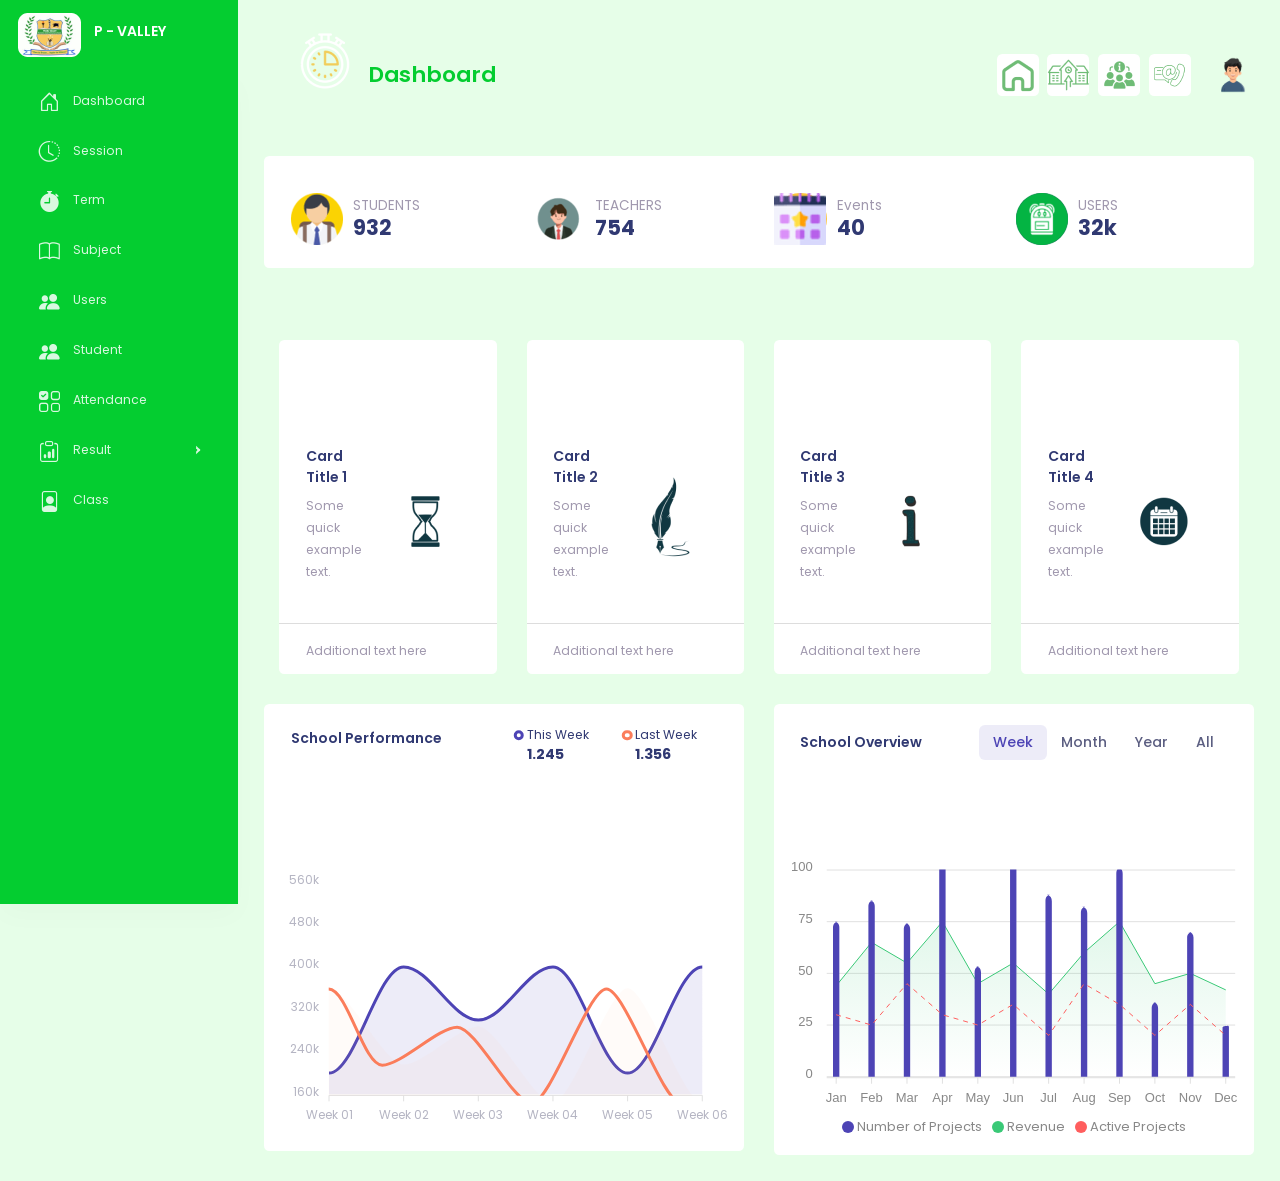
==== commit e267ae63: "added the new template" ====
--- a/pearl valley Admin/add-student.html
+++ b/pearl valley Admin/add-student.html
@@ -2,7 +2,6 @@
 <html lang="en">
 
 <head>
-
     <meta charset="utf-8">
     <meta http-equiv="X-UA-Compatible" content="IE=edge">
     <meta name="author" content="DexignLab">
@@ -24,14 +23,14 @@
     <link rel="shortcut icon" type="image/png" href="images/favicon.png">
     <link href="vendor/wow-master/css/libs/animate.css" rel="stylesheet">
     <link href="vendor/bootstrap-select/dist/css/bootstrap-select.min.css" rel="stylesheet">
-    <link rel="stylesheet" href="./vendor/jquery-nice-select/css/nice-select.css">
-
-    <link href="vendor/bootstrap-datepicker-master/css/bootstrap-datepicker.min.css" rel="stylesheet">
-
-
-    <link href="./vendor/datatables/css/jquery.dataTables.min.css" rel="stylesheet">
+    <link rel="stylesheet" href="vendor/bootstrap-select-country/css/bootstrap-select-country.min.css">
+    <link rel="stylesheet" href="vendor/jquery-nice-select/css/nice-select.css">
+    <link href="vendor/datepicker/css/bootstrap-datepicker.min.css" rel="stylesheet">
+    <link rel="stylesheet" href="https://cdn.jsdelivr.net/npm/bootstrap-icons@1.5.0/font/bootstrap-icons.css">
+
+    <link href="vendor/datatables/css/jquery.dataTables.min.css" rel="stylesheet">
     <!--swiper-slider-->
-
+    <link rel="stylesheet" href="./vendor/swiper/css/swiper-bundle.min.css">
     <!-- Style css -->
     <link href="https://fonts.googleapis.com/css2?family=Material+Icons" rel="stylesheet">
     <link href="css/style.css" rel="stylesheet">
@@ -43,7 +42,6 @@
     <!--*******************
         Preloader start
     ********************-->
-
     <div id="preloader">
         <div class="loader">
             <div class="dots">
@@ -59,43 +57,29 @@
     <!--*******************
         Preloader end
     ********************-->
-
     <!--**********************************
         Main wrapper start
     ***********************************-->
-    <div id="main-wrapper">
+    <div id="main-wrapper" class="wallet-open active">
 
         <!--**********************************
             Nav header start
         ***********************************-->
         <div class="nav-header">
             <a href="index.html" class="brand-logo">
-				<svg class="logo-abbr" width="40" height="40" viewBox="0 0 48 54" fill="none" xmlns="http://www.w3.org/2000/svg">
-					<rect y="3" width="48" height="48" rx="16" fill="#FB7D5B"/>
-					<path d="M28.964 35.536H19.532L18.02 40H11.576L20.72 14.728H27.848L36.992 40H30.476L28.964 35.536ZM27.38 30.784L24.248 21.532L21.152 30.784H27.38Z" fill="white"/>
-				</svg>
-				<div class="brand-title">
-					<svg width="140" height="30" viewBox="0 0 167 30" fill="none" xmlns="http://www.w3.org/2000/svg">
-						<path d="M17.964 24.536H8.532L7.02 29H0.576L9.72 3.728H16.848L25.992 29H19.476L17.964 24.536ZM16.38 19.784L13.248 10.532L10.152 19.784H16.38ZM41.051 29L34.931 20.576V29H28.775V2.36H34.931V17.084L41.015 8.912H48.611L40.259 18.992L48.683 29H41.051ZM49.8049 18.92C49.8049 16.856 50.1889 15.044 50.9569 13.484C51.7489 11.924 52.8169 10.724 54.1609 9.884C55.5049 9.044 57.0049 8.624 58.6609 8.624C60.0769 8.624 61.3129 8.912 62.3689 9.488C63.4489 10.064 64.2769 10.82 64.8529 11.756V8.912H71.0089V29H64.8529V26.156C64.2529 27.092 63.4129 27.848 62.3329 28.424C61.2769 29 60.0409 29.288 58.6249 29.288C56.9929 29.288 55.5049 28.868 54.1609 28.028C52.8169 27.164 51.7489 25.952 50.9569 24.392C50.1889 22.808 49.8049 20.984 49.8049 18.92ZM64.8529 18.956C64.8529 17.42 64.4209 16.208 63.5569 15.32C62.7169 14.432 61.6849 13.988 60.4609 13.988C59.2369 13.988 58.1929 14.432 57.3289 15.32C56.4889 16.184 56.0689 17.384 56.0689 18.92C56.0689 20.456 56.4889 21.68 57.3289 22.592C58.1929 23.48 59.2369 23.924 60.4609 23.924C61.6849 23.924 62.7169 23.48 63.5569 22.592C64.4209 21.704 64.8529 20.492 64.8529 18.956ZM74.2385 18.92C74.2385 16.856 74.6225 15.044 75.3905 13.484C76.1825 11.924 77.2505 10.724 78.5945 9.884C79.9385 9.044 81.4385 8.624 83.0945 8.624C84.4145 8.624 85.6145 8.9 86.6945 9.452C87.7985 10.004 88.6625 10.748 89.2865 11.684V2.36H95.4425V29H89.2865V26.12C88.7105 27.08 87.8825 27.848 86.8025 28.424C85.7465 29 84.5105 29.288 83.0945 29.288C81.4385 29.288 79.9385 28.868 78.5945 28.028C77.2505 27.164 76.1825 25.952 75.3905 24.392C74.6225 22.808 74.2385 20.984 74.2385 18.92ZM89.2865 18.956C89.2865 17.42 88.8545 16.208 87.9905 15.32C87.1505 14.432 86.1185 13.988 84.8945 13.988C83.6705 13.988 82.6265 14.432 81.7625 15.32C80.9225 16.184 80.5025 17.384 80.5025 18.92C80.5025 20.456 80.9225 21.68 81.7625 22.592C82.6265 23.48 83.6705 23.924 84.8945 23.924C86.1185 23.924 87.1505 23.48 87.9905 22.592C88.8545 21.704 89.2865 20.492 89.2865 18.956ZM118.832 18.632C118.832 19.208 118.796 19.808 118.724 20.432H104.792C104.888 21.68 105.284 22.64 105.98 23.312C106.7 23.96 107.576 24.284 108.608 24.284C110.144 24.284 111.212 23.636 111.812 22.34H118.364C118.028 23.66 117.416 24.848 116.528 25.904C115.664 26.96 114.572 27.788 113.252 28.388C111.932 28.988 110.456 29.288 108.824 29.288C106.856 29.288 105.104 28.868 103.568 28.028C102.032 27.188 100.832 25.988 99.9681 24.428C99.1041 22.868 98.6721 21.044 98.6721 18.956C98.6721 16.868 99.0921 15.044 99.9321 13.484C100.796 11.924 101.996 10.724 103.532 9.884C105.068 9.044 106.832 8.624 108.824 8.624C110.768 8.624 112.496 9.032 114.008 9.848C115.52 10.664 116.696 11.828 117.536 13.34C118.4 14.852 118.832 16.616 118.832 18.632ZM112.532 17.012C112.532 15.956 112.172 15.116 111.452 14.492C110.732 13.868 109.832 13.556 108.752 13.556C107.72 13.556 106.844 13.856 106.124 14.456C105.428 15.056 104.996 15.908 104.828 17.012H112.532ZM147.712 8.696C150.208 8.696 152.188 9.452 153.652 10.964C155.14 12.476 155.884 14.576 155.884 17.264V29H149.764V18.092C149.764 16.796 149.416 15.8 148.72 15.104C148.048 14.384 147.112 14.024 145.912 14.024C144.712 14.024 143.764 14.384 143.068 15.104C142.396 15.8 142.06 16.796 142.06 18.092V29H135.94V18.092C135.94 16.796 135.592 15.8 134.896 15.104C134.224 14.384 133.288 14.024 132.088 14.024C130.888 14.024 129.94 14.384 129.244 15.104C128.572 15.8 128.236 16.796 128.236 18.092V29H122.08V8.912H128.236V11.432C128.86 10.592 129.676 9.932 130.684 9.452C131.692 8.948 132.832 8.696 134.104 8.696C135.616 8.696 136.96 9.02 138.136 9.668C139.336 10.316 140.272 11.24 140.944 12.44C141.64 11.336 142.588 10.436 143.788 9.74C144.988 9.044 146.296 8.696 147.712 8.696ZM163.285 6.824C162.205 6.824 161.317 6.512 160.621 5.888C159.949 5.24 159.613 4.448 159.613 3.512C159.613 2.552 159.949 1.76 160.621 1.136C161.317 0.487998 162.205 0.163998 163.285 0.163998C164.341 0.163998 165.205 0.487998 165.877 1.136C166.573 1.76 166.921 2.552 166.921 3.512C166.921 4.448 166.573 5.24 165.877 5.888C165.205 6.512 164.341 6.824 163.285 6.824ZM166.345 8.912V29H160.189V8.912H166.345Z" fill="white"/>
-					</svg>
-				</div> 
+				
+                    <img src="img/SCHOOL LOGO 1.png" alt="">
+                    <div class="brand-title">
+                        <h5 class="text-white">P - VALLEY</h5>
+                    </div> 
+            
             </a>
 
 
             <div class="nav-control">
                 <div class="hamburger">
                     <span class="line"></span><span class="line"></span><span class="line"></span>
-                    <svg width="26" height="26" viewBox="0 0 26 26" fill="none" xmlns="http://www.w3.org/2000/svg">
-						<rect x="22" y="11" width="4" height="4" rx="2" fill="#2A353A"/>
-						<rect x="11" width="4" height="4" rx="2" fill="#2A353A"/>
-						<rect x="22" width="4" height="4" rx="2" fill="#2A353A"/>
-						<rect x="11" y="11" width="4" height="4" rx="2" fill="#2A353A"/>
-						<rect x="11" y="22" width="4" height="4" rx="2" fill="#2A353A"/>
-						<rect width="4" height="4" rx="2" fill="#2A353A"/>
-						<rect y="11" width="4" height="4" rx="2" fill="#2A353A"/>
-						<rect x="22" y="22" width="4" height="4" rx="2" fill="#2A353A"/>
-						<rect y="22" width="4" height="4" rx="2" fill="#2A353A"/>
-					</svg>
+                    <img src="img/TERM 1.png" alt="" style="margin-top: 40px;" >
                 </div>
             </div>
         </div>
@@ -124,7 +108,7 @@
                     <div class="tab-pane fade active show" id="chat" role="tabpanel">
                         <div class="card mb-sm-3 mb-md-0 contacts_card dlab-chat-user-box">
                             <div class="card-header chat-list-header text-center">
-                                <a href="javascript:void(0);"><svg xmlns="http://www.w3.org/2000/svg" xmlns:xlink="http://www.w3.org/1999/xlink" width="18px" height="18px" viewBox="0 0 24 24" version="1.1"><g stroke="none" stroke-width="1" fill="none" fill-rule="evenodd"><rect fill="#000000" x="4" y="11" width="16" height="2" rx="1"/><rect fill="#000000" opacity="0.3" transform="translate(12.000000, 12.000000) rotate(-270.000000) translate(-12.000000, -12.000000) " x="4" y="11" width="16" height="2" rx="1"/></g></svg></a>
+                                <a href="javascript:void(0);" data-bs-toggle="modal" data-bs-target="#chat_model"><svg xmlns="http://www.w3.org/2000/svg" xmlns:xlink="http://www.w3.org/1999/xlink" width="18px" height="18px" viewBox="0 0 24 24" version="1.1"><g stroke="none" stroke-width="1" fill="none" fill-rule="evenodd"><rect fill="#000000" x="4" y="11" width="16" height="2" rx="1"/><rect fill="#000000" opacity="0.3" transform="translate(12.000000, 12.000000) rotate(-270.000000) translate(-12.000000, -12.000000) " x="4" y="11" width="16" height="2" rx="1"/></g></svg></a>
                                 <div>
                                     <h6 class="mb-1">Chat List</h6>
                                     <p class="mb-0">Show All</p>
@@ -332,7 +316,7 @@
                                 </div>
                                 <div class="dropdown">
                                     <a href="javascript:void(0);" data-bs-toggle="dropdown" aria-expanded="false">
-										<svg xmlns="http://www.w3.org/2000/svg" xmlns:xlink="http://www.w3.org/1999/xlink" width="18px" height="18px" viewBox="0 0 24 24" version="1.1">
+										<svg xmlns="http://www.w3.org/2000/svg" xmlns:xlink="http://www.w3.org/1999/xlink" width="18px" height="18px" viewBox="0 0 24 24" version="1.1" >
 											<g stroke="none" stroke-width="1" fill="none" fill-rule="evenodd">
 												<rect x="0" y="0" width="24" height="24"/>
 												<circle fill="#000000" cx="5" cy="12" r="2"/>
@@ -613,7 +597,6 @@
         <!--**********************************
             Chat box End
         ***********************************-->
-
         <!--**********************************
             Header start
         ***********************************-->
@@ -622,20 +605,22 @@
                 <nav class="navbar navbar-expand">
                     <div class="collapse navbar-collapse justify-content-between">
                         <div class="header-left">
-                            <div class="dashboard_bar">
-                                Add New Student
+                            <div  style="margin-left:60px;color: #04CD30;" class="dashboard_bar"> <!--Edited by Gaji-->
+                                Dashboard
                             </div>
                         </div>
                         <ul class="navbar-nav header-right">
                             <li class="nav-item dropdown notification_dropdown all">
-                                <a class="nav-link" href="javascript:void(0);" role="button" data-bs-toggle="dropdown">
-								<svg height="24" class="svg-main-icon" viewBox="0 0 32 32" width="24" xmlns="http://www.w3.org/2000/svg" xmlns:xlink="http://www.w3.org/1999/xlink"><clipPath id="clip_1"><path id="artboard_1" clip-rule="evenodd" d="m0 0h32v32h-32z"/></clipPath><g id="select" clip-path="url(#clip_1)"><path id="Vector" d="m4.70222 7.16834-.12871-.2574c-.0593-.11861-.13904-.22136-.23922-.30824-.10018-.08689-.21317-.1513-.33898-.19323-.1258-.04194-.25484-.0582-.38711-.0488-.13228.0094-.25772.04375-.37633.10306-.24699.12349-.41414.31622-.50147.5782-.08732.26197-.06923.51645.05426.76344l1.32093 2.64183c.0593.1186.13904.2214.23922.3083.10018.0868.21317.1512.33898.1932.1258.0419.25484.0582.38711.0488.13228-.0094.25772-.0438.37633-.1031.01854-.0092.03678-.0191.05471-.0295s.03552-.0214.05277-.0329l5.99999-3.99995c.1104-.07356.2024-.16543.2762-.27561s.1237-.23029.1497-.36032c.026-.13004.0261-.2601.0004-.39019-.0257-.13008-.0754-.25029-.1489-.36063-.1532-.22977-.3652-.37173-.636-.42588-.2707-.05416-.521-.00465-.7508.14853l-1.94316 1.29545-3.1143 2.07619zm11.29778-1.16834c-.2761 0-.5118.09763-.7071.29289s-.2929.43097-.2929.70711.0976.51184.2929.70711c.1953.19526.431.29289.7071.29289h14c.2761 0 .5118-.09763.7071-.29289.1953-.19527.2929-.43097.2929-.70711s-.0976-.51185-.2929-.70711-.431-.29289-.7071-.29289zm-11.27691 9.1683-.12871-.2574c-.12349-.2469-.31622-.4141-.5782-.5014-.26197-.0874-.51645-.0693-.76344.0542-.11861.0593-.22135.1391-.30824.2393-.08688.1001-.15129.2131-.19323.3389-.04193.1258-.0582.2549-.0488.3871.0094.1323.04376.2578.10306.3764l1.32092 2.6418c.1235.247.31623.4142.5782.5015.26198.0873.51646.0692.76345-.0543.01854-.0092.03678-.0191.05471-.0295s.03552-.0214.05277-.0329l6.00002-3.9999c.2298-.1532.3717-.3652.4259-.636.0541-.2708.0046-.521-.1486-.7508-.1531-.2298-.3651-.3717-.6359-.4259-.2708-.0541-.521-.0046-.7508.1485l-5.05749 3.3717zm11.27691-.1683c-.2761 0-.5118.0976-.7071.2929s-.2929.431-.2929.7071.0976.5118.2929.7071.431.2929.7071.2929h14c.2761 0 .5118-.0976.7071-.2929s.2929-.431.2929-.7071-.0976-.5118-.2929-.7071-.431-.2929-.7071-.2929zm-11.27691 8.1683-.12871-.2574c-.12349-.247-.31622-.4141-.5782-.5014-.26197-.0874-.51645-.0693-.76344.0542-.11861.0593-.22135.1391-.30824.2393-.08688.1001-.15129.2131-.19323.3389-.04193.1258-.0582.2549-.0488.3871.0094.1323.04376.2578.10306.3764l1.32092 2.6418c.1235.247.31623.4142.5782.5015.26198.0873.51646.0692.76345-.0543.01854-.0092.03678-.0191.05471-.0295s.03552-.0214.05277-.0329l6.00002-4c.1103-.0735.2024-.1654.2762-.2756.0738-.1101.1237-.2303.1497-.3603s.0261-.2601.0004-.3902c-.0258-.1301-.0754-.2503-.149-.3606-.1531-.2298-.3651-.3717-.6359-.4259-.2708-.0541-.521-.0046-.7508.1485l-1.94319 1.2955-3.1143 2.0762zm11.27691.8317c-.2761 0-.5118.0976-.7071.2929s-.2929.431-.2929.7071.0976.5118.2929.7071.431.2929.7071.2929h14c.2761 0 .5118-.0976.7071-.2929s.2929-.431.2929-.7071-.0976-.5118-.2929-.7071-.431-.2929-.7071-.2929z" fill-rule="evenodd"/></g></svg>
-							</a>
+                               
                                 <div class="dropdown-menu dropdown-menu-end p-0">
                                     <div class="card mb-0">
                                         <div class="card-header border-0 d-block h-auto">
                                             <ul class="d-flex align-items-center justify-content-around">
-
+                                                <li class="nav-item dropdown notification_dropdown">
+                                                    <a class="nav-link  menu-wallet" href="javascript:void(0);">
+															<svg id="Layer_1" enable-background="new 0 0 512 512" height="18" viewBox="0 0 512 512" width="18" xmlns="http://www.w3.org/2000/svg"><g><path d="m174 240h-108c-36.393 0-66-29.607-66-66v-108c0-36.393 29.607-66 66-66h108c36.393 0 66 29.607 66 66v108c0 36.393-29.607 66-66 66zm-108-208c-18.748 0-34 15.252-34 34v108c0 18.748 15.252 34 34 34h108c18.748 0 34-15.252 34-34v-108c0-18.748-15.252-34-34-34z"/><path d="m446 240h-108c-36.393 0-66-29.607-66-66v-108c0-36.393 29.607-66 66-66h108c36.393 0 66 29.607 66 66v108c0 36.393-29.607 66-66 66zm-108-208c-18.748 0-34 15.252-34 34v108c0 18.748 15.252 34 34 34h108c18.748 0 34-15.252 34-34v-108c0-18.748-15.252-34-34-34z"/><path d="m392 512c-66.168 0-120-53.832-120-120s53.832-120 120-120 120 53.832 120 120-53.832 120-120 120zm0-208c-48.523 0-88 39.477-88 88s39.477 88 88 88 88-39.477 88-88-39.477-88-88-88z"/><path d="m174 512h-108c-36.393 0-66-29.607-66-66v-108c0-36.393 29.607-66 66-66h108c36.393 0 66 29.607 66 66v108c0 36.393-29.607 66-66 66zm-108-208c-18.748 0-34 15.252-34 34v108c0 18.748 15.252 34 34 34h108c18.748 0 34-15.252 34-34v-108c0-18.748-15.252-34-34-34z"/></g></svg>
+												  </a>
+                                                </li>
                                                 <li class="nav-item dropdown notification_dropdown">
                                                     <a class="nav-link bell dz-theme-mode" href="javascript:void(0);">
 															<svg id="icon-light" xmlns="http://www.w3.org/2000/svg" width="24" height="24" viewBox="0 0 24 24" fill="none" stroke="currentColor" stroke-width="1" stroke-linecap="round" stroke-linejoin="round" class="feather feather-sun"><circle cx="12" cy="12" r="5"></circle><line x1="12" y1="1" x2="12" y2="3"></line><line x1="12" y1="21" x2="12" y2="23"></line><line x1="4.22" y1="4.22" x2="5.64" y2="5.64"></line><line x1="18.36" y1="18.36" x2="19.78" y2="19.78"></line><line x1="1" y1="12" x2="3" y2="12"></line><line x1="21" y1="12" x2="23" y2="12"></line><line x1="4.22" y1="19.78" x2="5.64" y2="18.36"></line><line x1="18.36" y1="5.64" x2="19.78" y2="4.22"></line></svg>
@@ -655,205 +640,30 @@
 
                                 </div>
                             </li>
-                            <li class="nav-item dropdown notification_dropdown search-area-header">
-                                <a class="nav-link" href="javascript:void(0);" role="button" data-bs-toggle="dropdown">
-									<svg width="24" height="24" viewBox="0 0 32 32" fill="none" xmlns="http://www.w3.org/2000/svg">
-										<path d="M27.6 25.8L22 20.2C23.3 18.5 24.1 16.4 24.1 14.1C24.1 8.60001 19.6 4.10001 14.1 4.10001C8.6 4.10001 4 8.60001 4 14.1C4 19.6 8.5 24.1 14 24.1C16.3 24.1 18.5 23.3 20.2 21.9L25.8 27.5C26 27.7 26.4 27.9 26.7 27.9C27 27.9 27.3 27.8 27.6 27.5C28.1 27.1 28.1 26.3 27.6 25.8ZM6.5 14.1C6.5 10 9.9 6.60001 14 6.60001C18.1 6.60001 21.5 10 21.5 14.1C21.5 18.2 18.1 21.6 14 21.6C9.9 21.6 6.5 18.3 6.5 14.1Z" fill="#A098AE"/>
-									</svg>
-								
-								</a>
-                                <div class="dropdown-menu dropdown-menu-end p-0 rounded">
-                                    <div class="card mb-0">
-                                        <div class="card-body px-0">
-                                            <div class="px-3">
-                                                <div class="input-group search-area w-100">
-                                                    <input type="text" class="form-control" placeholder="Search here...">
-                                                    <span class="input-group-text"><a href="javascript:void(0)">
-														<svg width="15" height="15" viewBox="0 0 18 18" fill="none" xmlns="http://www.w3.org/2000/svg">
-															<path d="M17.5605 15.4395L13.7527 11.6317C14.5395 10.446 15 9.02625 15 7.5C15 3.3645 11.6355 0 7.5 0C3.3645 0 0 3.3645 0 7.5C0 11.6355 3.3645 15 7.5 15C9.02625 15 10.446 14.5395 11.6317 13.7527L15.4395 17.5605C16.0245 18.1462 16.9755 18.1462 17.5605 17.5605C18.1462 16.9747 18.1462 16.0252 17.5605 15.4395V15.4395ZM2.25 7.5C2.25 4.605 4.605 2.25 7.5 2.25C10.395 2.25 12.75 4.605 12.75 7.5C12.75 10.395 10.395 12.75 7.5 12.75C4.605 12.75 2.25 10.395 2.25 7.5V7.5Z" fill="#01A3FF"></path>
-														</svg>
-													</a></span>
-                                                </div>
-                                                <h6 class="my-2 mt-3">Recently Searched:</h6>
-                                            </div>
-                                            <div class="dlab-scroll px-3 mt-3 height300">
-                                                <ul class="d-flex align-items-center mb-3">
-                                                    <li>
-                                                        <img src="images/avatar/1.jpg" class="avatar avatar-sm" alt="">
-                                                        <a href="javascript:void(0);" class="ms-2">Benjamin</a>
-
-                                                    </li>
-                                                    <li class="ms-auto"><i class="fa-solid fa-trash"></i></li>
-                                                </ul>
-                                                <ul class="d-flex align-items-center mb-3">
-                                                    <li>
-                                                        <img src="images/avatar/2.jpg" class="avatar avatar-sm" alt="">
-                                                        <a href="javascript:void(0);" class="ms-2">Oliver</a>
-                                                    </li>
-                                                    <li class="ms-auto"><i class="fa-solid fa-trash"></i></li>
-                                                </ul>
-                                                <ul class="d-flex align-items-center mb-3">
-                                                    <li>
-                                                        <img src="images/avatar/1.jpg" class="avatar avatar-sm" alt="">
-                                                        <a href="javascript:void(0);" class="ms-2">Lucas</a>
-
-                                                    </li>
-                                                    <li class="ms-auto"><i class="fa-solid fa-trash"></i></li>
-                                                </ul>
-                                                <ul class="d-flex align-items-center mb-3">
-                                                    <li>
-                                                        <img src="images/avatar/2.jpg" class="avatar avatar-sm" alt="">
-                                                        <a href="javascript:void(0);" class="ms-2">Benjamin</a>
-
-                                                    </li>
-                                                    <li class="ms-auto"><i class="fa-solid fa-trash"></i></li>
-                                                </ul>
-                                                <ul class="d-flex align-items-center mb-3">
-                                                    <li>
-                                                        <img src="images/avatar/4.jpg" class="avatar avatar-sm" alt="">
-                                                        <a href="javascript:void(0);" class="ms-2">Benjamin</a>
-
-                                                    </li>
-                                                    <li class="ms-auto"><i class="fa-solid fa-trash"></i></li>
-                                                </ul>
-                                                <ul class="d-flex align-items-center mb-3">
-                                                    <li>
-                                                        <img src="images/avatar/3.jpg" class="avatar avatar-sm" alt="">
-                                                        <a href="javascript:void(0);" class="ms-2">Benjamin</a>
-
-                                                    </li>
-                                                    <li class="ms-auto"><i class="fa-solid fa-trash"></i></li>
-                                                </ul>
-                                                <ul class="d-flex align-items-center mb-3">
-                                                    <li>
-                                                        <img src="images/avatar/2.jpg" class="avatar avatar-sm" alt="">
-                                                        <a href="javascript:void(0);" class="ms-2">Benjamin</a>
-
-                                                    </li>
-                                                    <li class="ms-auto"><i class="fa-solid fa-trash"></i></li>
-                                                </ul>
-                                                <ul class="d-flex align-items-center mb-3">
-                                                    <li>
-                                                        <img src="images/avatar/1.jpg" class="avatar avatar-sm" alt="">
-                                                        <a href="javascript:void(0);" class="ms-2">Benjamin</a>
-
-                                                    </li>
-                                                    <li class="ms-auto"><i class="fa-solid fa-trash"></i></li>
-                                                </ul>
-                                            </div>
-                                        </div>
-                                    </div>
-                                </div>
-                            </li>
-
+                            
+
+                                                  
+                                                   
+                               
                             <li class="nav-item dropdown notification_dropdown">
-                                <a class="nav-link bell dz-theme-mode" href="javascript:void(0);">
-									<i id="icon-light-1"><svg xmlns="http://www.w3.org/2000/svg" width="24" height="24" viewBox="0 0 24 24" fill="none" stroke="currentColor" stroke-width="2" stroke-linecap="round" stroke-linejoin="round" class="feather feather-sun"><circle cx="12" cy="12" r="5"></circle><line x1="12" y1="1" x2="12" y2="3"></line><line x1="12" y1="21" x2="12" y2="23"></line><line x1="4.22" y1="4.22" x2="5.64" y2="5.64"></line><line x1="18.36" y1="18.36" x2="19.78" y2="19.78"></line><line x1="1" y1="12" x2="3" y2="12"></line><line x1="21" y1="12" x2="23" y2="12"></line><line x1="4.22" y1="19.78" x2="5.64" y2="18.36"></line><line x1="18.36" y1="5.64" x2="19.78" y2="4.22"></line></svg></i>
-                                    <i id="icon-dark-1"><svg xmlns="http://www.w3.org/2000/svg" width="24" height="24" viewBox="0 0 24 24" fill="none" stroke="currentColor" stroke-width="2" stroke-linecap="round" stroke-linejoin="round" class="feather feather-moon"><path d="M21 12.79A9 9 0 1 1 11.21 3 7 7 0 0 0 21 12.79z"></path></svg></i>
+                                <a class="nav-link " href="javascript:void(0);">
+									<img src="img/15 (2).png" alt="">
                                 </a>
                             </li>
                             <li class="nav-item dropdown notification_dropdown">
-                                <a class="nav-link bell dz-fullscreen" href="javascript:void(0);">
-                                    <svg id="icon-full-1" viewBox="0 0 24 24" width="20" height="20" stroke="currentColor" stroke-width="2" fill="none" stroke-linecap="round" stroke-linejoin="round" class="css-i6dzq1"><path d="M8 3H5a2 2 0 0 0-2 2v3m18 0V5a2 2 0 0 0-2-2h-3m0 18h3a2 2 0 0 0 2-2v-3M3 16v3a2 2 0 0 0 2 2h3" style="stroke-dasharray: 37, 57; stroke-dashoffset: 0;"></path></svg>
-                                    <svg id="icon-minimize-1" width="20" height="20" viewBox="0 0 24 24" fill="none" stroke="A098AE" stroke-width="2" stroke-linecap="round" stroke-linejoin="round" class="feather feather-minimize"><path d="M8 3v3a2 2 0 0 1-2 2H3m18 0h-3a2 2 0 0 1-2-2V3m0 18v-3a2 2 0 0 1 2-2h3M3 16h3a2 2 0 0 1 2 2v3" style="stroke-dasharray: 37, 57; stroke-dashoffset: 0;"></path></svg>
+                                <a class="nav-link " href="javascript:void(0);">
+									<img src="img/17 (1).png" alt="">
                                 </a>
                             </li>
-
                             <li class="nav-item dropdown notification_dropdown">
-                                <a class="nav-link bell-link" href="javascript:void(0);">
-									<svg xmlns="http://www.w3.org/2000/svg" width="20" height="20" viewBox="0 0 24 24" fill="none" stroke="#A098AE" stroke-width="2" stroke-linecap="round" stroke-linejoin="round" class="feather feather-message-square"><path d="M21 15a2 2 0 0 1-2 2H7l-4 4V5a2 2 0 0 1 2-2h14a2 2 0 0 1 2 2z"></path></svg>						
+                                <a class="nav-link  " href="javascript:void(0);">
+                                   <img src="img/16 (1).png" alt="">
                                 </a>
                             </li>
-                            <li class="nav-item bell-icon blink dropdown notification_dropdown">
-                                <a class="nav-link  " href="javascript:void(0);" role="button" data-bs-toggle="dropdown">
-							<svg width="20" height="20" viewBox="0 0 32 32" fill="none" xmlns="http://www.w3.org/2000/svg">
-								<path d="M25.3677 18.9391V9.86768C25.3677 4.70215 21.1655 0.5 16 0.5C10.8345 0.5 6.63232 4.70215 6.63232 9.86768V18.9397C4.96704 19.4224 3.73828 20.9544 3.73828 22.8374C3.73828 25.0386 5.5293 26.8296 7.73096 26.8296H11.377V26.877C11.377 29.4263 13.4507 31.5 16 31.5C18.5493 31.5 20.6231 29.4263 20.6231 26.8769V26.8296H24.2691C26.4707 26.8296 28.2617 25.0386 28.2617 22.7583C28.2617 20.9406 27.033 19.4198 25.3677 18.9391ZM9.63232 9.86768C9.63232 6.35645 12.4888 3.5 16 3.5C19.5112 3.5 22.3677 6.35645 22.3677 9.86768V18.7661H9.63232V9.86768ZM17.6231 26.8769C17.6231 27.772 16.895 28.5 16 28.5C15.105 28.5 14.377 27.772 14.377 26.8769V26.8296H17.623V26.8769H17.6231ZM24.269 23.8296H7.73096C7.1836 23.8296 6.73828 23.3843 6.73828 22.7583C6.73828 22.2114 7.18359 21.7661 7.73096 21.7661H24.2691C24.8164 21.7661 25.2617 22.2114 25.2617 22.8374C25.2617 23.3843 24.8164 23.8296 24.269 23.8296Z" fill="#A098AE"/>
-								</svg>		
-                                </a>
-                                <div class="dropdown-menu dropdown-menu-end of-visible">
-                                    <div class="dropdown-header">
-                                        <h4 class="title mb-0">Notification</h4>
-                                        <a href="javascript:void(0);" class="d-none"><i class="flaticon-381-settings-6"></i></a>
-                                    </div>
-                                    <div id="DZ_W_Notification1" class="widget-media dlab-scroll p-3" style="height:380px;">
-                                        <ul class="timeline">
-                                            <li>
-                                                <div class="timeline-panel">
-                                                    <div class="media me-2">
-                                                        <img alt="image" width="50" src="images/avatar/1.jpg">
-                                                    </div>
-                                                    <div class="media-body">
-                                                        <h6 class="mb-1">Dr sultads Send you Photo</h6>
-                                                        <small class="d-block">29 July 2020 - 02:26 PM</small>
-                                                    </div>
-                                                </div>
-                                            </li>
-                                            <li>
-                                                <div class="timeline-panel">
-                                                    <div class="media me-2 media-info">
-                                                        KG
-                                                    </div>
-                                                    <div class="media-body">
-                                                        <h6 class="mb-1">Resport created successfully</h6>
-                                                        <small class="d-block">29 July 2020 - 02:26 PM</small>
-                                                    </div>
-                                                </div>
-                                            </li>
-                                            <li>
-                                                <div class="timeline-panel">
-                                                    <div class="media me-2 media-success">
-                                                        <i class="fa fa-home"></i>
-                                                    </div>
-                                                    <div class="media-body">
-                                                        <h6 class="mb-1">Reminder : Treatment Time!</h6>
-                                                        <small class="d-block">29 July 2020 - 02:26 PM</small>
-                                                    </div>
-                                                </div>
-                                            </li>
-                                            <li>
-                                                <div class="timeline-panel">
-                                                    <div class="media me-2">
-                                                        <img alt="image" width="50" src="images/avatar/1.jpg">
-                                                    </div>
-                                                    <div class="media-body">
-                                                        <h6 class="mb-1">Dr sultads Send you Photo</h6>
-                                                        <small class="d-block">29 July 2020 - 02:26 PM</small>
-                                                    </div>
-                                                </div>
-                                            </li>
-                                            <li>
-                                                <div class="timeline-panel">
-                                                    <div class="media me-2 media-danger">
-                                                        KG
-                                                    </div>
-                                                    <div class="media-body">
-                                                        <h6 class="mb-1">Resport created successfully</h6>
-                                                        <small class="d-block">29 July 2020 - 02:26 PM</small>
-                                                    </div>
-                                                </div>
-                                            </li>
-                                            <li>
-                                                <div class="timeline-panel">
-                                                    <div class="media me-2 media-primary">
-                                                        <i class="fa fa-home"></i>
-                                                    </div>
-                                                    <div class="media-body">
-                                                        <h6 class="mb-1">Reminder : Treatment Time!</h6>
-                                                        <small class="d-block">29 July 2020 - 02:26 PM</small>
-                                                    </div>
-                                                </div>
-                                            </li>
-                                        </ul>
-                                    </div>
-                                    <a class="all-notification" href="javascript:void(0);">See all notifications <i class="ti-arrow-end"></i></a>
-                                </div>
-                            </li>
 
                             <li class="nav-item dropdown notification_dropdown">
                                 <a class="nav-link me-0 " href="javascript:void(0);" data-bs-toggle="dropdown">
-									<svg width="20" class="setting-svg" height="20" viewBox="0 0 32 32" fill="none" xmlns="http://www.w3.org/2000/svg">
-										<path d="M12.2631 2.66667L11.4167 6.46615C10.9353 6.69779 10.4752 6.96458 10.0339 7.26563L6.32035 6.09636L2.58337 12.5703L5.39848 15.1484C5.28849 15.9648 5.33831 16.3672 5.39848 16.8516L2.58337 19.4297L6.32035 25.9037L10.0339 24.7344C10.4752 25.0354 10.9353 25.3022 11.4167 25.5339L12.2631 29.3333H19.737L20.5834 25.5339C21.0647 25.3022 21.5249 25.0354 21.9662 24.7344L25.6797 25.9037L29.4167 19.4297L26.6016 16.8516C26.6246 16.5682 26.6664 16.2845 26.6667 16C26.6678 15.7069 26.6216 15.4108 26.6016 15.1484L29.4167 12.5703L25.6797 6.09636L21.9662 7.26563C21.5249 6.96458 21.0647 6.69779 20.5834 6.46615L19.737 2.66667H12.2631ZM14.4037 5.33334H17.5964L18.2552 8.29167L18.9167 8.55209C19.6649 8.84512 20.3644 9.24846 20.9922 9.75001L21.5495 10.1927L24.4401 9.28386L26.0365 12.0495L23.8021 14.099L23.9089 14.8021C24.0346 15.5797 24.0101 16.4746 23.9089 17.1979L23.8021 17.901L26.0365 19.9505L24.4401 22.7162L21.5495 21.8073L20.9922 22.25C20.3644 22.7516 19.6649 23.1549 18.9167 23.4479L18.2552 23.7083L17.5964 26.6667H14.4037L13.7448 23.7083L13.0834 23.4479C12.3351 23.1549 11.6357 22.7516 11.0079 22.25L10.4506 21.8073L7.55994 22.7162L5.96358 19.9505L8.19796 17.901L8.09119 17.1979C7.96095 16.4046 7.98095 15.4967 8.09119 14.8021L8.19796 14.099L5.96358 12.0495L7.55994 9.28386L10.4506 10.1927L11.0079 9.75001C11.6357 9.24846 12.3351 8.84512 13.0834 8.55209L13.7448 8.29167L14.4037 5.33334ZM16 10.6667C13.0703 10.6667 10.6667 13.0703 10.6667 16C10.6667 18.9297 13.0703 21.3333 16 21.3333C18.9298 21.3333 21.3334 18.9297 21.3334 16C21.3334 13.0703 18.9298 10.6667 16 10.6667ZM16 13.3333C17.4886 13.3333 18.6667 14.5115 18.6667 16C18.6667 17.4886 17.4886 18.6667 16 18.6667C14.5115 18.6667 13.3334 17.4886 13.3334 16C13.3334 14.5115 14.5115 13.3333 16 13.3333Z" fill="#A098AE"/>
-									</svg>
+									<img src="img/19.png" alt="">
 
                                 </a>
                                 <div class="dropdown-menu dropdown-menu-end">
@@ -918,15 +728,15 @@
                                             <div class="d-flex align-items-center sidebar-info">
 
                                             </div>
-                                            <img src="images/user.jpg" alt="">
+                                            <img src="img/18 (1).png" alt="">
                                         </div>
                                     </a>
-                                    <div class="dropdown-menu dropdown-menu-end pb-0" >
+                                    <div class="dropdown-menu dropdown-menu-end pb-0" style="">
                                         <div class="card mb-0">
                                             <div class="card-header p-3">
                                                 <ul class="d-flex align-items-center">
                                                     <li>
-                                                        <img src="images/user.jpg" class="ms-0" alt="">
+                                                        <img src="img/18 (1).png" class="ms-0" alt="">
                                                     </li>
                                                     <li class="ms-2">
                                                         <h4 class="mb-0">Nella Vita</h4>
@@ -1004,271 +814,122 @@
         <div class="dlabnav">
             <div class="dlabnav-scroll">
                 <ul class="metismenu" id="menu">
-                    <li><a class="has-arrow " href="javascript:void(0);" aria-expanded="false">
-							<i class="material-symbols-outlined">home</i>
+                    <li><a class="<!---has-arrow --->" href="javascript:void(0);" aria-expanded="false">
+                        <i class="bi bi-house-door"></i>
 							<span class="nav-text">Dashboard</span>
 						</a>
-                        <ul aria-expanded="false">
-                            <li><a href="index.html">Dashboard Light</a></li>
-                            <li><a href="index-2.html">Dashboard Dark</a></li>
-                            <li><a href="finance.html">Finance</a></li>
-                        </ul>
-
+                    
+                    </li>
+                    <li><a class="" href="javascript:void(0);" aria-expanded="false">
+						<i class="bi bi-clock-history"></i>
+						<span class="nav-text">Session</span>
+					</a>
+                    </li>
+                 
+                    <li><a class="" href="javascript:void(0);" aria-expanded="false">
+						<i class="bi bi-stopwatch-fill"></i>
+						<span class="nav-text">Term</span>
+					</a>
+                    </li>
+
+                    <li><a class=" " href="javascript:void(0);" aria-expanded="false">
+						<i class="bi bi-book"></i>
+						<span class="nav-text">Subject</span>
+					</a>
+                    </li>
+                    
+                    <li><a class=" " href="javascript:void(0);" aria-expanded="false">
+                        <i class="bi bi-people-fill"></i>
+						<span class="nav-text">Users</span>
+						</a>
+                    </li>
+                    <li><a class="" href="javascript:void(0);" aria-expanded="false">
+                        <i class="bi bi-people-fill"></i>
+						<span class="nav-text">Student</span>
+						</a>
+                    </li>
+                    <li><a class=" " href="javascript:void(0);" aria-expanded="false">
+                        <i class=" bi-ui-checks-grid"></i>
+						<span class="nav-text">Attendance</span>
+						</a>
                     </li>
                     <li><a class="has-arrow " href="javascript:void(0);" aria-expanded="false">
-						<i class="material-symbols-outlined">school</i>
-						<span class="nav-text">Student</span>
+						<i class="bi bi-clipboard-data"></i>
+						<span class="nav-text">Result</span>
 					</a>
                         <ul aria-expanded="false">
                             <li><a href="student.html">Student</a></li>
                             <li><a href="student-detail.html">Student Detail</a></li>
-                            <li><a href="add-student.html">Add New Student</a></li>
-
+                            
                         </ul>
 
                     </li>
-                    <li><a class="has-arrow " href="javascript:void(0);" aria-expanded="false">
-						<i class="material-symbols-outlined">person</i>
-						<span class="nav-text">Teacher</span>
-					</a>
-                        <ul aria-expanded="false">
-                            <li><a href="teacher.html">Teacher</a></li>
-                            <li><a href="teacher-detail.html">Teacher Detail</a></li>
-                            <li><a href="add-teacher.html">Add New Teacher</a></li>
-
-                        </ul>
-
-                    </li>
-                    <li><a class="has-arrow " href="javascript:void(0);" aria-expanded="false">
-						<i class="material-symbols-outlined">restaurant_menu</i>
-						<span class="nav-text">Food</span>
-					</a>
-                        <ul aria-expanded="false">
-                            <li><a href="food.html">Food menu</a></li>
-                            <li><a href="food-details.html">Food Detail</a></li>
-                        </ul>
-
-                    </li>
-                    <li><a class="has-arrow " href="javascript:void(0);" aria-expanded="false">
-						<i class="material-icons">folder</i>	
-						<span class="nav-text">File Manager</span>
-					</a>
-                        <ul aria-expanded="false">
-                            <li><a href="file-manager.html">File Manager</a></li>
-                            <li><a href="user.html">User</a></li>
-                            <li><a href="celandar.html">Calendar</a></li>
-                            <li><a href="chat.html">Chat</a></li>
-                            <li><a href="activity.html">Activity</a></li>
-                        </ul>
-                    </li>
-                    <li><a class="has-arrow " href="javascript:void(0);" aria-expanded="false">
-						<i class="material-icons"> app_registration </i>
-						<span class="nav-text">Apps</span>
+                    <li><a class=" " href="javascript:void(0);" aria-expanded="false">
+                        <i class="bi bi-file-person"></i>
+						<span class="nav-text">Class</span>
 						</a>
-                        <ul aria-expanded="false">
-                            <li><a href="./app-profile.html">Profile</a></li>
-                            <li><a href="./edit-profile.html">Edit Profile</a></li>
-                            <li><a href="./post-details.html">Post Details</a></li>
-                            <li><a class="has-arrow" href="javascript:void(0);" aria-expanded="false">Email</a>
-                                <ul aria-expanded="false">
-                                    <li><a href="./email-compose.html">Compose</a></li>
-                                    <li><a href="./email-inbox.html">Inbox</a></li>
-                                    <li><a href="./email-read.html">Read</a></li>
-                                </ul>
-                            </li>
-                            <li><a href="./app-calender.html">Calendar</a></li>
-                            <li><a class="has-arrow" href="javascript:void(0);" aria-expanded="false">Shop</a>
-                                <ul aria-expanded="false">
-                                    <li><a href="./ecom-product-grid.html">Product Grid</a></li>
-                                    <li><a href="./ecom-product-list.html">Product List</a></li>
-                                    <li><a href="./ecom-product-detail.html">Product Details</a></li>
-                                    <li><a href="./ecom-product-order.html">Order</a></li>
-                                    <li><a href="./ecom-checkout.html">Checkout</a></li>
-                                    <li><a href="./ecom-invoice.html">Invoice</a></li>
-                                    <li><a href="./ecom-customers.html">Customers</a></li>
-                                </ul>
-                            </li>
-                        </ul>
-                    </li>
-                    <li><a class="has-arrow " href="javascript:void(0);" aria-expanded="false">
-						<i class="material-icons"> assessment </i>
-							<span class="nav-text">Charts</span>
-						</a>
-                        <ul aria-expanded="false">
-                            <li><a href="./chart-flot.html">Flot</a></li>
-                            <li><a href="./chart-morris.html">Morris</a></li>
-                            <li><a href="./chart-chartjs.html">Chartjs</a></li>
-                            <li><a href="./chart-chartist.html">Chartist</a></li>
-                            <li><a href="./chart-sparkline.html">Sparkline</a></li>
-                            <li><a href="./chart-peity.html">Peity</a></li>
-                        </ul>
-                    </li>
-                    <li><a class="has-arrow " href="javascript:void(0);" aria-expanded="false">
-							
-							<i class="material-icons"> favorite </i>
-							<span class="nav-text">Bootstrap</span>
-						</a>
-                        <ul aria-expanded="false">
-                            <li><a href="./ui-accordion.html">Accordion</a></li>
-                            <li><a href="./ui-alert.html">Alert</a></li>
-                            <li><a href="./ui-badge.html">Badge</a></li>
-                            <li><a href="./ui-button.html">Button</a></li>
-                            <li><a href="./ui-modal.html">Modal</a></li>
-                            <li><a href="./ui-button-group.html">Button Group</a></li>
-                            <li><a href="./ui-list-group.html">List Group</a></li>
-                            <li><a href="./ui-card.html">Cards</a></li>
-                            <li><a href="./ui-carousel.html">Carousel</a></li>
-                            <li><a href="./ui-dropdown.html">Dropdown</a></li>
-                            <li><a href="./ui-popover.html">Popover</a></li>
-                            <li><a href="./ui-progressbar.html">Progressbar</a></li>
-                            <li><a href="./ui-tab.html">Tab</a></li>
-                            <li><a href="./ui-typography.html">Typography</a></li>
-                            <li><a href="./ui-pagination.html">Pagination</a></li>
-                            <li><a href="./ui-grid.html">Grid</a></li>
-
-                        </ul>
-                    </li>
-                    <li><a class="has-arrow " href="javascript:void(0);" aria-expanded="false">
-							<i class="material-icons"> extension </i>
-							<span class="nav-text">Plugins</span>
-						</a>
-                        <ul aria-expanded="false">
-                            <li><a href="./uc-select2.html">Select 2</a></li>
-                            <li><a href="./uc-nestable.html">Nestedable</a></li>
-                            <li><a href="./uc-noui-slider.html">Noui Slider</a></li>
-                            <li><a href="./uc-sweetalert.html">Sweet Alert</a></li>
-                            <li><a href="./uc-toastr.html">Toastr</a></li>
-                            <li><a href="./map-jqvmap.html">Jqv Map</a></li>
-                            <li><a href="./uc-lightgallery.html">Light Gallery</a></li>
-                        </ul>
-                    </li>
-                    <li><a class="has-arrow " href="javascript:void(0);" aria-expanded="false">
-							<i class="material-icons"> widgets </i>
-							<span class="nav-text">Widget</span>
-						</a>
-                        <ul aria-expanded="false">
-                            <li><a href="./widget-chart.html">Chart</a></li>
-                            <li><a href="./widget-card.html">Card</a></li>
-                            <li><a href="./widget-list.html">List</a></li>
-                        </ul>
-                    </li>
-                    <li><a class="has-arrow " href="javascript:void(0);" aria-expanded="false">
-							<i class="material-icons"> insert_drive_file </i>
-							<span class="nav-text">Forms</span>
-						</a>
-                        <ul aria-expanded="false">
-                            <li><a href="./form-element.html">Form Elements</a></li>
-                            <li><a href="./form-wizard.html">Wizard</a></li>
-                            <li><a href="./form-ckeditor.html">CkEditor</a></li>
-                            <li><a href="form-pickers.html">Pickers</a></li>
-                            <li><a href="form-validation.html">Form Validate</a></li>
-                        </ul>
-                    </li>
-                    <li><a class="has-arrow " href="javascript:void(0);" aria-expanded="false">
-							<i class="material-icons"> table_chart </i>
-							<span class="nav-text">Table</span>
-						</a>
-                        <ul aria-expanded="false">
-                            <li><a href="table-bootstrap-basic.html">Bootstrap</a></li>
-                            <li><a href="table-datatable-basic.html">Datatable</a></li>
-                        </ul>
-                    </li>
-                    <li><a class="has-arrow " href="javascript:void(0);" aria-expanded="false">
-							<i class="material-icons">article</i>
-							<span class="nav-text">Pages</span>
-						</a>
-                        <ul aria-expanded="false">
-                            <li><a href="./page-login.html">Login</a></li>
-                            <li><a href="./page-register.html">Register</a></li>
-                            <li><a class="has-arrow" href="javascript:void(0);" aria-expanded="false">Error</a>
-                                <ul aria-expanded="false">
-                                    <li><a href="./page-error-400.html">Error 400</a></li>
-                                    <li><a href="./page-error-403.html">Error 403</a></li>
-                                    <li><a href="./page-error-404.html">Error 404</a></li>
-                                    <li><a href="./page-error-500.html">Error 500</a></li>
-                                    <li><a href="./page-error-503.html">Error 503</a></li>
-                                </ul>
-                            </li>
-                            <li><a href="./page-lock-screen.html">Lock Screen</a></li>
-                            <li><a href="./empty-page.html">Empty Page</a></li>
-                        </ul>
-                    </li>
+                    
+                    </li>
+                    
                 </ul>
-                <div class="copyright">
-                    <p><strong>School Admission Dashboard</strong></p>
-                    <p class="fs-12">Made with <span class="heart"></span> by DexignLab</p>
-                </div>
+               
             </div>
         </div>
         <!--**********************************
             Sidebar end
         ***********************************-->
 
-        <!--**********************************
-            Content body start
-        ***********************************-->
+       <!-------------------------content body start---------------------------------->
         <div class="content-body">
+            <!-- row -->
             <div class="container-fluid">
-                <div class="row">
+                <!-- Row -->
+                <div style="margin-top: 60px;justify-content: center; " class="row">
                     <div class="col-xl-12">
                         <div class="card">
-                            <div class="card-header">
-                                <h5 class="mb-0">Student Details</h5>
-                            </div>
-                            <div class="card-body">
-                                <div class="row">
-                                    <div class="col-xl-3 col-lg-4">
-                                        <label class="form-label text-primary">Photo<span class="required">*</span></label>
-                                        <div class="avatar-upload">
-                                            <div class="avatar-preview">
-                                                <div id="imagePreview" style="background-image: url(images/no-img-avatar.png);">
-                                                </div>
-                                            </div>
-                                            <div class="change-btn mt-2 mb-lg-0 mb-3">
-                                                <input type='file' class="form-control d-none" id="imageUpload" accept=".png, .jpg, .jpeg">
-                                                <label for="imageUpload" class="dlab-upload mb-0 btn btn-primary btn-sm">Choose File</label>
-                                                <a href="javascript:void" class="btn btn-danger light remove-img ms-2 btn-sm">Remove</a>
-                                            </div>
-                                        </div>
-                                    </div>
-                                    <div class="col-xl-9 col-lg-8">
-                                        <div class="row">
-                                            <div class="col-xl-6 col-sm-6">
-                                                <div class="mb-3">
-                                                    <label for="exampleFormControlInput1" class="form-label text-primary">First Name<span class="required">*</span></label>
-                                                    <input type="text" class="form-control" id="exampleFormControlInput1" placeholder="James">
-                                                </div>
-                                                <div class="mb-3">
-                                                    <label class="form-label text-primary">Date & Place of Birth<span class="required">*</span></label>
-                                                    <div class="d-flex">
-                                                        <input type="text" class="form-control" placeholder="2017-06-04" id="datepicker">
-                                                        <input type="text" class="form-control w-50 ms-3" id="exampleFormControlInput7" placeholder="USA">
-                                                    </div>
-                                                </div>
-                                                <div class="mb-3">
-                                                    <label for="exampleFormControlInput3" class="form-label text-primary">Email<span class="required">*</span></label>
-                                                    <input type="email" class="form-control" id="exampleFormControlInput3" placeholder="hello@example.com">
-                                                </div>
-                                                <div class="mb-3">
-                                                    <label for="exampleFormControlTextarea1" class="form-label text-primary">Address<span class="required">*</span></label>
-                                                    <textarea class="form-control" id="exampleFormControlTextarea1" rows="6">
-													 
-												  </textarea>
-                                                </div>
-                                            </div>
-                                            <div class="col-xl-6 col-sm-6">
-                                                <div class="mb-3">
-                                                    <label for="exampleFormControlInput4" class="form-label text-primary">Last Name<span class="required">*</span></label>
-                                                    <input type="text" class="form-control" id="exampleFormControlInput4" placeholder="Wally">
-                                                </div>
-                                                <div class="mb-3">
-                                                    <label for="exampleFormControlInput5" class="form-label text-primary">Parent Name<span class="required">*</span></label>
-                                                    <input type="text" class="form-control" id="exampleFormControlInput5" placeholder="Mana William">
-                                                </div>
-                                                <div class="mb-3">
-                                                    <label for="exampleFormControlInput6" class="form-label text-primary">Phone Number<span class="required">*</span></label>
-                                                    <input type="number" class="form-control" id="exampleFormControlInput6" placeholder="+123456789">
-                                                </div>
+                            <div style="margin-top: 10px;" class="card-body pb-xl-4 pb-sm-3 pb-0">
+                                <div  class="row">
+                                    <div class="col-xl-3 col-6">
+                                        <div class="content-box">
+                                            <div class="icon-box icon-box-xl std-data">
+                                                <img src="img/student_201818 1 (2).png" alt="">
+                                            </div>
+                                            <div class="chart-num">
+                                                <p>STUDENTS</p>
+                                                <h2 class="font-w700 mb-0">932</h2>
+                                            </div>
+                                        </div>
+                                    </div>
+                                    <div class="col-xl-3 col-6">
+                                        <div class="content-box">
+                                            <div class="teach-data icon-box icon-box-xl">
+                                                <img src="img/techer pf 1 (1).png" alt="">
+                                            </div>
+                                            <div class="chart-num">
+                                                <p>TEACHERS</p>
+                                                <h2 class="font-w700 mb-0">754</h2>
+                                            </div>
+                                        </div>
+                                    </div>
+                                    <div class="col-xl-3 col-6">
+                                        <div class="content-box">
+                                            <div class="event-data icon-box icon-box-xl">
+                                               <img src="img/calendar_1714909 1 (1).png" alt="">
+                                            </div>
+                                            <div class="chart-num">
+                                                <p>Events</p>
+                                                <h2 class="font-w700 mb-0">40</h2>
+                                            </div>
+                                        </div>
+                                    </div>
+                                    <div class="col-xl-3 col-6">
+                                        <div class="content-box">
+                                            <div class="food-data icon-box icon-box-xl bg-dark">
+                                                <img src="img/student_201818 1 (1) (1).png" alt="">
+                                            </div>
+                                            <div class="chart-num">
+                                                <p>USERS</p>
+                                                <h2 class="font-w700 mb-0">32k</h2>
                                             </div>
                                         </div>
                                     </div>
@@ -1277,133 +938,191 @@
                         </div>
                     </div>
                 </div>
-                <div class="col-xl-12">
-                    <div class="card">
-                        <div class="card-header">
-                            <h5 class="mb-0">Parents Details</h5>
+<!-----------------------------------four cards start---------------------------------------------------------->
+                <div class="container mt-5">
+                    <div class="row">
+                        <div class="col-md-3">
+                            <div class="card">
+                                <div class="card-body d-flex justify-content-between align-items-center">
+                                    <div>
+                                        <h5>Card Title 1</h5>
+                                        <p>Some quick example text.</p>
+                                    </div>
+                              <img src="img/41.png" alt="">
+                                </div>
+                                <div class="card-footer">
+                                    Additional text here
+                                </div>
+                            </div>
                         </div>
-                        <div class="card-body">
-                            <div class="row">
-                                <div class="col-xl-6 col-sm-6">
-                                    <div class="mb-3">
-                                        <label for="exampleFormControlInput8" class="form-label text-primary">First Name<span class="required">*</span></label>
-                                        <input type="text" class="form-control" id="exampleFormControlInput8" placeholder="Mana">
-                                    </div>
-                                    <div class="mb-3">
-                                        <label for="exampleFormControlInput9" class="form-label text-primary">Email<span class="required">*</span></label>
-                                        <input type="email" class="form-control" id="exampleFormControlInput9" placeholder="hello@example.com">
-                                    </div>
-                                    <div class="mb-3">
-                                        <label for="exampleFormControlTextarea2" class="form-label text-primary">Address<span class="required">*</span></label>
-                                        <textarea class="form-control" id="exampleFormControlTextarea2" rows="6">
-										 
-									  </textarea>
-                                    </div>
-                                </div>
-
-                                <div class="col-xl-6 col-sm-6">
-                                    <div class="mb-3">
-                                        <label for="exampleFormControlInput10" class="form-label text-primary">Last Name<span class="required">*</span></label>
-                                        <input type="text" class="form-control" id="exampleFormControlInput10" placeholder="Wick">
-                                    </div>
-                                    <div class="mb-3">
-                                        <label for="exampleFormControlInput11" class="form-label text-primary">Phone Number<span class="required">*</span></label>
-                                        <input type="number" class="form-control" id="exampleFormControlInput11" placeholder="+123456789">
-                                    </div>
-                                    <label class="form-label text-primary">Payments<span class="required">*</span></label>
-                                    <div class="d-flex align-items-center">
-                                        <div class="form-check">
-                                            <input class="form-check-input" type="checkbox" value="" id="flexCheckDefault">
-                                            <label class="form-check-label font-w500" for="flexCheckDefault">
-											Cash
-										  </label>
-                                        </div>
-                                        <div class="form-check ms-3">
-                                            <input class="form-check-input" type="checkbox" value="" id="flexCheckDefault1">
-                                            <label class="form-check-label font-w500" for="flexCheckDefault1">
-											Debits
-										  </label>
-                                        </div>
-
-                                    </div>
-                                </div>
-                            </div>
-                            <div class="">
-                                <button class="btn btn-outline-primary me-3">Save as Draft</button>
-                                <button class="btn btn-primary" type="button">Save</button>
+                        <div class="col-md-3">
+                            <div class="card">
+                                <div class="card-body d-flex justify-content-between align-items-center">
+                                    <div>
+                                        <h5>Card Title 2</h5>
+                                        <p>Some quick example text.</p>
+                                    </div>
+                                   <img src="img/39.png" alt="">
+                                </div>
+                                <div class="card-footer">
+                                    Additional text here
+                                </div>
+                            </div>
+                        </div>
+                        <div class="col-md-3">
+                            <div class="card">
+                                <div class="card-body d-flex justify-content-between align-items-center">
+                                    <div>
+                                        <h5>Card Title 3</h5>
+                                        <p>Some quick example text.</p>
+                                    </div>
+                                    <img src="img/46.png" alt="">
+                                </div>
+                                <div class="card-footer">
+                                    Additional text here
+                                </div>
+                            </div>
+                        </div>
+                        <div class="col-md-3">
+                            <div class="card">
+                                <div class="card-body d-flex justify-content-between align-items-center">
+                                    <div>
+                                        <h5>Card Title 4</h5>
+                                        <p>Some quick example text.</p>
+                                    </div>
+                                    <img src="img/calender 1.png" alt="">
+                                </div>
+                                <div class="card-footer">
+                                    Additional text here
+                                </div>
+                            </div>
+                        </div>
+                    </div>
+                </div>
+<!-----------------------------------------four cards end------------------------------------------------>
+                <!---------------------------------chart start------------------------------------->
+<div class="row">
+    <div class="col-xl-6 ">
+        <div class="card crypto-chart ">
+            <div class="card-header pb-0 border-0 flex-wrap">
+                <div class="mb-2 mb-sm-0">
+                    <div class="chart-title mb-3">
+                        <h2 class="heading">School Performance</h2>
+                    </div>
+                </div>
+                <div class="p-static">
+                    <div class="d-flex align-items-center mb-3 mb-sm-0">
+                        <div class="round weekly" id="dzOldSeries">
+                            <div>
+                                <input type="checkbox" id="checkbox1" name="radio" value="weekly">
+                                <label for="checkbox1" class="checkmark"></label>
+                            </div>
+                            <div>
+                                <span class="fs-14">This Week</span>
+                                <h4 class="fs-5 font-w700 mb-0">1.245</h4>
+                            </div>
+                        </div>
+                        <div class="round" id="dzNewSeries">
+                            <div>
+                                <input type="checkbox" id="checkbox" name="radio" value="monthly">
+                                <label for="checkbox" class="checkmark"></label>
+                            </div>
+                            <div>
+                                <span class="fs-14">Last Week</span>
+                                <h4 class="fs-5 font-w700 mb-0">1.356</h4>
                             </div>
                         </div>
                     </div>
                 </div>
             </div>
-        </div>
-
-        <!--**********************************
-            Content body end
-        ***********************************-->
-
-        <div class="footer out-footer style-2">
-            <div class="copyright">
-                <p>Copyright © Designed &amp; Developed by <a href="https://dexignlab.com/" target="_blank">DexignLab</a> 2023</p>
+            <div class="card-body pt-2 custome-tooltip pb-0 px-2">
+                <div id="marketChart"></div>
             </div>
         </div>
-
-
+    </div>
+    <div class="col-xl-6">
+        <div class="card h-auto">
+            <div class="card-header border-0 pb-0 flex-wrap">
+                <h4 class="heading mb-3 mb-sm-0">School Overview</h4>
+                <ul class="nav nav-pills mix-chart-tab" id="pills-tab" role="tablist">
+                    <li class="nav-item" role="presentation">
+                        <button class="nav-link active" data-series="week" id="pills-week-tab" data-bs-toggle="pill" data-bs-target="#pills-week" type="button" role="tab" aria-selected="true">Week</button>
+                    </li>
+                    <li class="nav-item" role="presentation">
+                        <button class="nav-link" data-series="month" id="pills-month-tab" data-bs-toggle="pill" data-bs-target="#pills-month" type="button" role="tab" aria-selected="false">Month</button>
+                    </li>
+                    <li class="nav-item" role="presentation">
+                        <button class="nav-link" data-series="year" id="pills-year-tab" data-bs-toggle="pill" data-bs-target="#pills-year" type="button" role="tab" aria-selected="false">Year</button>
+                    </li>
+                    <li class="nav-item" role="presentation">
+                        <button class="nav-link" data-series="all" id="pills-all-tab" data-bs-toggle="pill" data-bs-target="#pills-all" type="button" role="tab" aria-selected="false">All</button>
+                    </li>
+                </ul>
+            </div>
+            <div class="card-body  p-0">
+                <div id="overiewChart"></div>
+            </div>
+        </div>
+    </div>
+</div>
+<!-------------------------------------------------Chart end------------------------------------------------------>
+
+                <!-- column start-->
+            <!------column end-->
+            </div>
+        </div>
+
+<!----------------------------------------------------content body end---------------------------------------------->      
         <!--**********************************
-            Footer end
-        ***********************************-->
+			Footer start
+		***********************************-->
+        
+
     </div>
+
+
     <!--**********************************
         Main wrapper end
     ***********************************-->
 
+    <!--***********************************-->
+    
+
+    <!--**********************************
+		Modal
+	***********************************-->
     <!--**********************************
         Scripts
     ***********************************-->
     <!-- Required vendors -->
     <script src="vendor/global/global.min.js"></script>
+    <script src="vendor/chart.js/Chart.bundle.min.js"></script>
     <script src="vendor/bootstrap-select/dist/js/bootstrap-select.min.js"></script>
-    <script src="vendor/moment/moment.min.js"></script>
-
-
-    <script src="vendor/bootstrap-datepicker-master/js/bootstrap-datepicker.min.js"></script>
+    <!-- Apex Chart -->
+    <script src="vendor/apexchart/apexchart.js"></script>
+    <!-- Chart piety plugin files -->
+    <script src="vendor/peity/jquery.peity.min.js"></script>
+    <script src="vendor/jquery-nice-select/js/jquery.nice-select.min.js"></script>
+    <!--swiper-slider-->
+    <script src="vendor/swiper/js/swiper-bundle.min.js"></script>
+
+
+    <!-- Datatable -->
+    <script src="vendor/datatables/js/jquery.dataTables.min.js"></script>
+    <script src="js/plugins-init/datatables.init.js"></script>
+
+    <!-- Dashboard 1 -->
+    <script src="js/dashboard/dashboard-1.js"></script>
     <script src="vendor/wow-master/dist/wow.min.js"></script>
+    <script src="vendor/bootstrap-datetimepicker/js/moment.js"></script>
+    <script src="vendor/datepicker/js/bootstrap-datepicker.min.js"></script>
+    <script src="vendor/bootstrap-select-country/js/bootstrap-select-country.min.js"></script>
+
+    <script src="js/dlabnav-init.js"></script>
     <script src="js/custom.min.js"></script>
-    <script src="js/dlabnav-init.js"></script>
     <script src="js/demo.js"></script>
     <script src="js/styleSwitcher.js"></script>
 
-    <script>
-        $(function() {
-            $("#datepicker").datepicker({
-                autoclose: true,
-                todayHighlight: true
-            }).datepicker('update', new Date());
-
-        });
-    </script>
-
-    <script>
-        function readURL(input) {
-            if (input.files && input.files[0]) {
-                var reader = new FileReader();
-                reader.onload = function(e) {
-                    $('#imagePreview').css('background-image', 'url(' + e.target.result + ')');
-                    $('#imagePreview').hide();
-                    $('#imagePreview').fadeIn(650);
-                }
-                reader.readAsDataURL(input.files[0]);
-            }
-        }
-        $("#imageUpload").change(function() {
-            readURL(this);
-        });
-        $('.remove-img').on('click', function() {
-            var imageUrl = "images/no-img-avatar.png";
-            $('.avatar-preview, #imagePreview').removeAttr('style');
-            $('#imagePreview').css('background-image', 'url(' + imageUrl + ')');
-        });
-    </script>
 
 </body>
 
